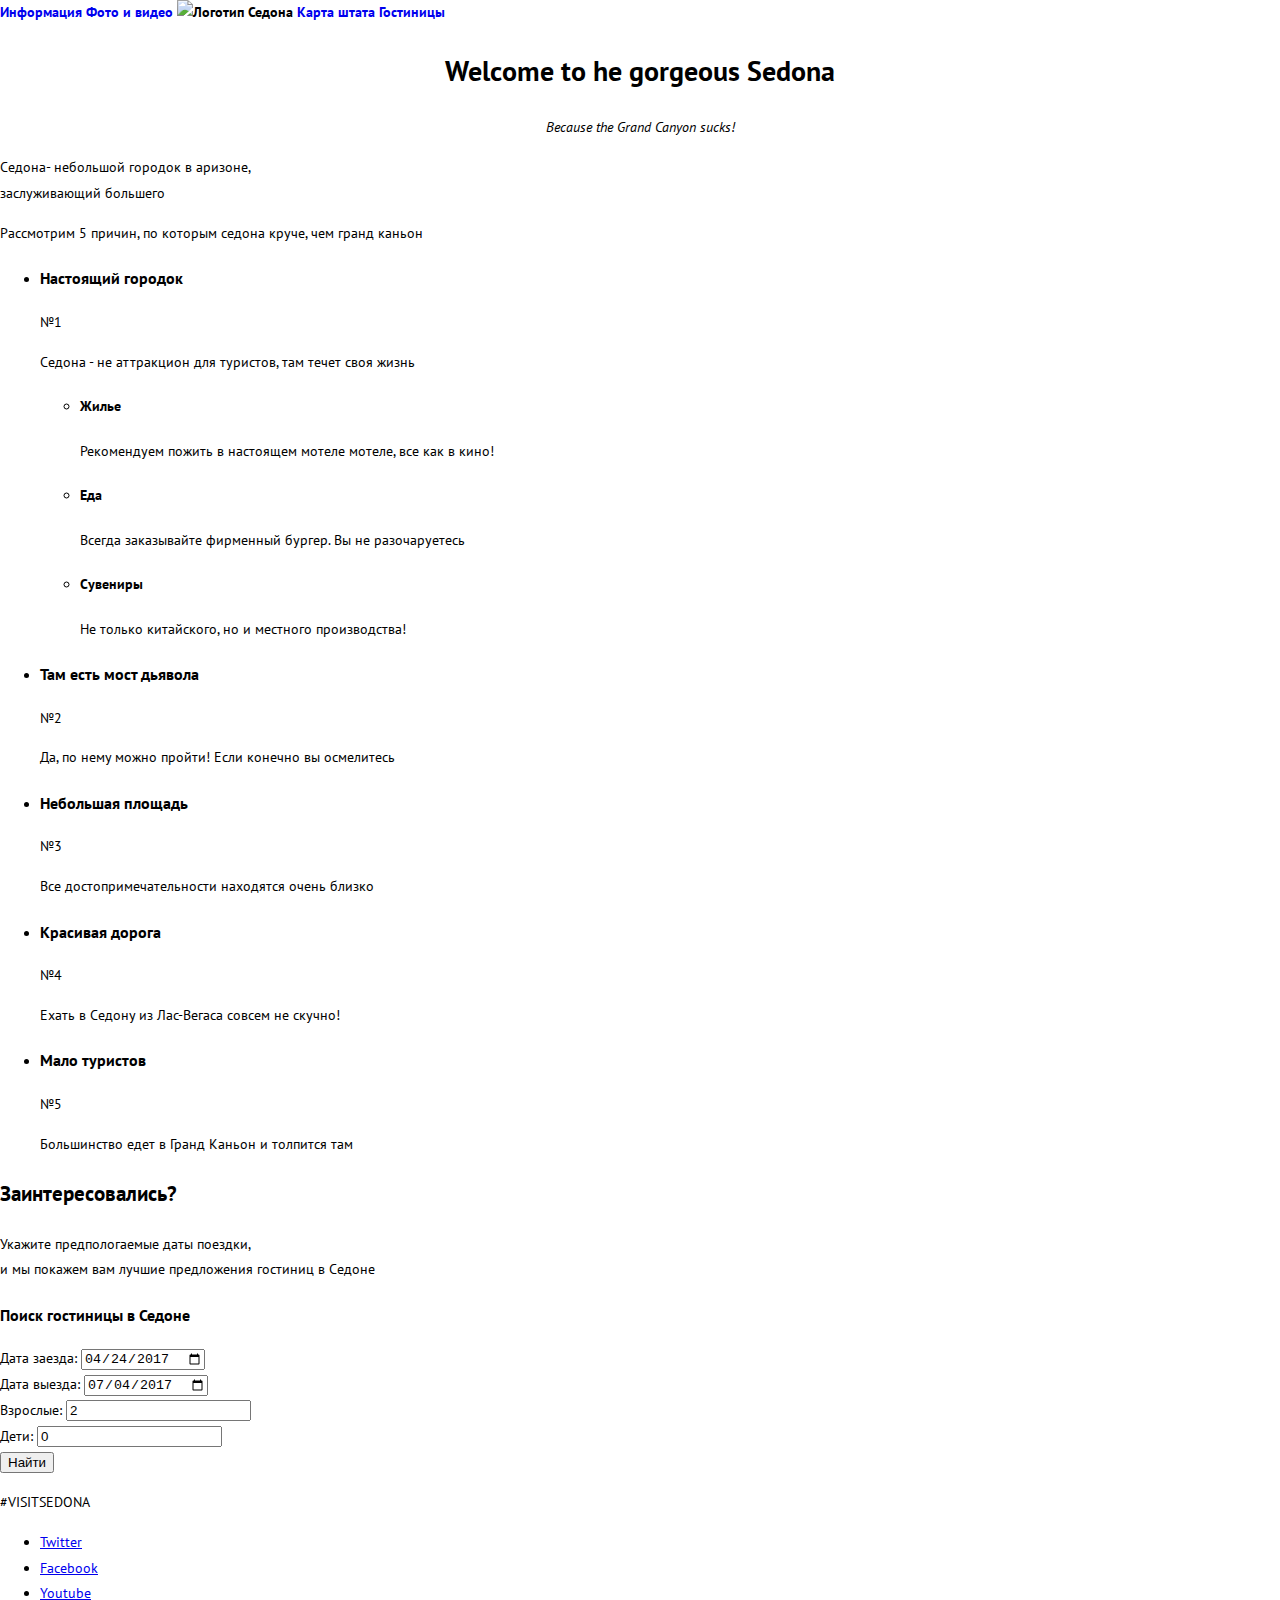
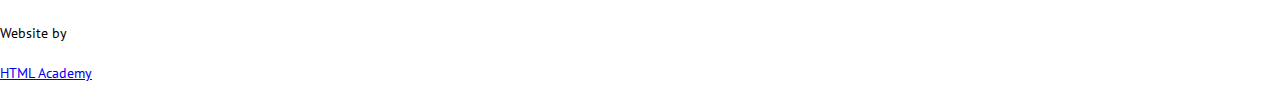
==== index.html @ f4f002ea "на второй комп" ====
<!DOCTYPE html>
    <html>
        <head>
            <meta charset="utf-8">
            <title>City of Sedona</title>
            <link rel="stylesheet" href="css/normalize.css">
            <link rel="stylesheet" href="css/outline.css">
            <link href="https://fonts.googleapis.com/css?family=PT+Sans:400,700&amp;subset=latin,cyrillic" rel="stylesheet">
            <link rel="stylesheet" href="index.css">
        </head>
        <body>
            <header class="header">
                <nav class="header-menu">
                    <a class="header-menu-link" href="#">Информация</a>
                    <a class="header-menu-link" href="#">Фото и видео</a>
                    <a class="header-logo">
                        <img src="Layer 8.jpg" width="67px" height="56px" alt="Логотип Седона">
                    </a>
                    <a class="header-menu-link" href="#">Карта штата</a>
                    <a class="header-menu-link" href="hotels.html">Гостиницы</a>
                </nav>
            </header>
            <main class="jumbotron">
                <h1 class="jumbotron-heading"><span>Welcome</span> <span>to he gorgeous</span> <span>Sedona</span></h1>
                <cite class="jumbotron-caption">Because the Grand Canyon sucks!</cite>
            </main>
                <section class="main-info">
                    <p class="main-info-heading">Седона- небольшой городок в аризоне,<br>заслуживающий большего</p>
                    <p class="main-info-caption">Рассмотрим 5 причин, по которым седона круче, чем гранд каньон</p>
                </section>
                <ul class="features">
                    <li class="features-item features-item-wide">
                        <div style="background-image: url('Layer 5.jpg')">
                        <div class="features-item-wide-content feature feature-dark">
                            <h3 class="feature-heading">Настоящий городок</h3>
                            <p class="feauture-number">№1</p>
                            <p class="feature-description">Седона - не аттракцион для туристов, там течет своя жизнь</p>
                        </div>
                        </div>

                        <ul class="more-pros">
                            <li class="feature feature-light feature-icon feature-icon-home">
                                <h4 class="feature-heading">Жилье</h4>
                                <p class="feature-description">Рекомендуем пожить в настоящем мотеле мотеле, все как в кино!</p>
                            </li>
                            <li class="feature feature-light feature-icon feature-icon-food">
                                <h4 class="feature-heading">Еда</h4>
                                <p class="feature-description"> Всегда заказывайте фирменный бургер. Вы не разочаруетесь</p>
                            </li>
                            <li class="feature feature-light feature-icon feature-icon-gifts">
                                <h4 class="feature-heading">Сувениры</h4>
                                <p class="feature-description">Не только китайского, но и местного производства!</p>
                        </ul>
                    </li>

                    <li class="features-item features-item-wide" style="background-image: url('Layer 5.jpg');">
                        <div class="features-item-wide-content features-item-wide-content-right feature feature-dark">
                            <h3 class="feature-heading">Там есть мост дьявола</h3>

                            <p class="feauture-number">№2</p>

                            <p class="feature-description">Да, по нему можно пройти! Если конечно вы осмелитесь</p>
                        </div>
                    </li>

                    <li class="features-item feature">
                        <h3 class="feature-heading">Небольшая площадь</h3>
                        <p class="feauture-number">№3</p>
                        <p class="feature feature-description">Все достопримечательности находятся очень близко</p>
                    </li>
                    <li class="features-item feature">
                        <h3 class="feature-heading">Красивая дорога</h3>
                        <p class="feauture-number">№4</p>
                        <p class=" feature feature-description">Ехать в Седону из Лас-Вегаса совсем не скучно!</p>
                    </li>
                    <li class="features-item feature">
                        <h3 class="feature-heading">Мало туристов</h3>
                        <p class="feauture-number">№5</p>
                        <p class=" feature feature-description">Большинство едет в Гранд Каньон и толпится там</p>
                    </li>
                </ul>
                <section class="section-booking">
                    <h2 class="section-booking-heading">Заинтересовались?</h2>
                    <p class="section-booking-description">Укажите предпологаемые даты поездки,<br> и мы покажем вам лучшие предложения гостиниц в Седоне</p>
                    <form action="" class="form section-booking-form">
                        <h3 class="form-heading">Поиск гостиницы в Седоне</h3>
                        <div class="form-content">
                            <div class="form-input-group">
                                <lable class="form-lable" for="booking-arrival-date">Дата заезда:</lable>
                                <input type="date" id="booking-arrival-date" class="form-input" value="2017-04-24">
                            </div>
                            <div class="form-input-group">
                                <lable class="form-lable" for="booking-departure-date">Дата выезда:</lable>
                                <input type="date" id="booking-departure-date" class="form-input" value="2017-07-04">
                            </div>
                            <div class="form-input-group-inline">
                                <lable class="form-lable" for="booking-adults">Взрослые:</lable>
                                <input type="number" class="form-input" id="booking-adults" value="2">
                            </div>
                            <div class="form-input-group-inline">
                                <lable class="form-lable" for="booking-children">Дети:</lable>
                                <input type="number" class="form-input" id="booking-children" value="0">
                            </div>

                            <button type="submit" class="form-submit section-booking-form-submit">Найти</button>
                        </div>
                    </form>
                </section>
            </main>
            <footer class="footer">
                <p class="footer-hashtag hashtag">#VISITSEDONA</p>
                <ul class="footer-socials">
                    <li><a class="button social social-tw" href="#">Twitter</a></li>
                    <li><a class="button social social-fb" href="#">Facebook</a></li>
                    <li><a class="button social social-ytb" href="#">Youtube</a></li>
                </ul>
                <div class="footer-credentials credentials">
                    <p class="credentials-caption">Website by</p>
                    <a class="credentials-link" href="https://htlmacadamy.ru">HTML Academy</a>
                </div>
            </footer>
        </body>
    </html>
---- index.css ----
body{
    margin: 0;
    padding: 0;

    font-family: "PT Sans" , Arial, sans-serif;
    font-size: 14px;
    line-height: 1.85;
    font-weight: normal;
    color: #000000;

    background-color: #ffffff;
}

header {
  margin-bottom: 50px;
  margin: 0;
  padding: 0;
}

.header-menu{
    margin: 0;
    padding: 0;
    list-style: none;
}

.header-menu a{
    text-decoration: none;
    font-weight: bold;
}

.header-logo{
    background-image: url("Vector Smart Object.jpg");
}

.jumbotron{
    background-image: url("backbround photo.jpg");
    text-align: center;


}

.jumbotron-heading>span:nth-child(1){


.jumbotron-heading>span:nth-child(2){
    margin-bottom: 60px;
}

.jumbotron-heading>span:nth-child(3){

}

.jumbotron-caption{

}

.main-info-heading{
    font-size: 21px;
    font-weight: 26px bold;
    text-transform: uppercase;
    color: #000000;

    text-align: center;
    margin-bottom: 40px;
}

.main-info-caption{
    font-size: 14px;
    font-weight: 26px;
    text-transform: uppercase;
    color: #333333;

    text-align: center;
    padding-bottom: 60px;
}

.features{
    list-style: none;
    margin: 0;
    padding: 0;
    display: flex;
    flex-wrap: wrap;
    justify-content: space-between;
}

.features-item {
    width: 33.3333%;
}

.features-item-wide {
    width: 100%;
}

.features-item-wide-content {
    width: 33.33%;
}

.features-item-wide-content-right {
    float: right;
}

.feature{
    text-align:center;
    background-color: #c8c6c3;
    min-height: 170px;
}

.feature-display{
    width: 100%;
}


.feature-heading{
    font-size: 21px;
    font-weight: 26px bold;

   
}

.feature-number{
    color: #333333;

    
}
   

.feature-description{

}

.more-pros{
    font-size: 14px;
    font-weight: 26px;
    text-transform: uppercase;
    color: #000000;
    margin: 0;
    padding: 0;
    
    display: flex;
    justify-content: space-between;
    list-style: none;
}


.feature-light{
    background-color: #ffffff;
    width: 400px;
    /*
    display: flex;
    justify-content: space-between;
    */


}

.feature-dark{
    font-size: 14px;
    font-weight: 26px;
    text-transform: uppercase;
    color: #ffffff;
    background-color: #81b3d2;
    
}   

.feature-icon{
    
}

.feature-icon-home{
    background-image: url("icon-1.jpg");
}

.feature-heading h4{
    font-size: 21px;
    font-weight: bold;
    color: #000000;

    padding-bottom: 30px;
}

.feature-description{
    color: #333333;

   
}

.feature-description{
 

.feature-icon-food{
    background-image: url("icon-2.jpg");
}

.feature-icon-gifts{
    background-image: url("icon-3.jpg");
}

.section-booking{
    text-align: center;
}



h2{
    font-size: 26px;
    color:#000000;
    font-weight: bold;
    text-transform: uppercase;
    

    
}

.section-booking-description{
    font-size: 14px;
    font-weight: 26px;
    text-transform: uppercase;
    

    

}

form{
    width: 570px;
    height: 480px;

    text-align: left;    
}

.form-heading{
    color:#ffffff;
    font-size: 21px;
    font-weight: 26px bold;
    background-color: #766357;
    text-transform: uppercase;
    text-align: center;

   
}

.form-content{
    color:#000000;
    font-size: 14px;
    font-weight: 26px bold;
    text-transform: uppercase; 
}

.form-input-group{
}

.form-lable{


}

.form-input{
    width: 350px;
    height: 40px;
    
}

.form-input-group-inline{

}



.footer{
    margin: 0;
    padding: 0;
    display: flex;
    justify-content: space-between;
    list-style: none;
}

.footer-hashtag{
    margin-left: 76px;
    margin-right: 90px;
    height: 120px;
    width: 240px;
}

.social{
    padding-left: 125px;
    height: 30px;
    list-style: none;
}

.social-tw,
.social-fb,
.social-ytb{
    list-style: none;
    height: 30px;
    
}

.footer-credentials{
    height: 100px;
}
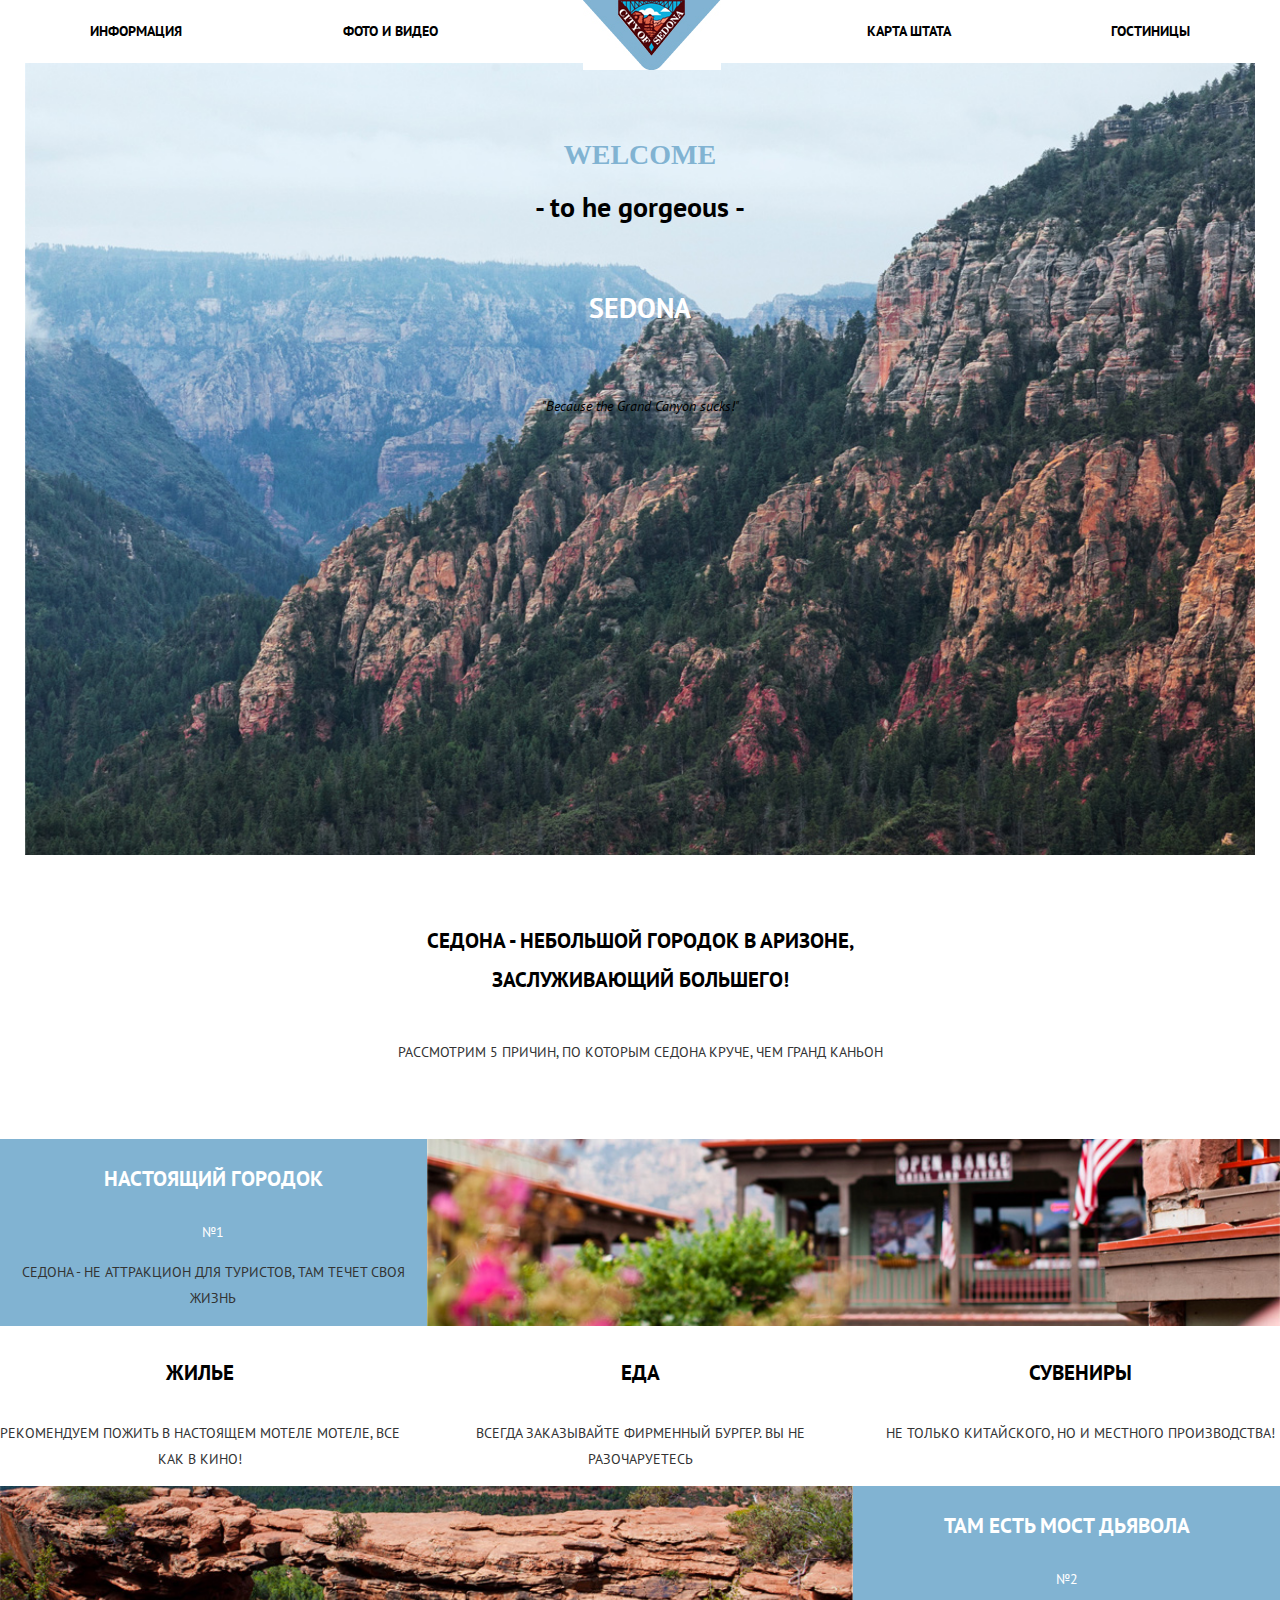
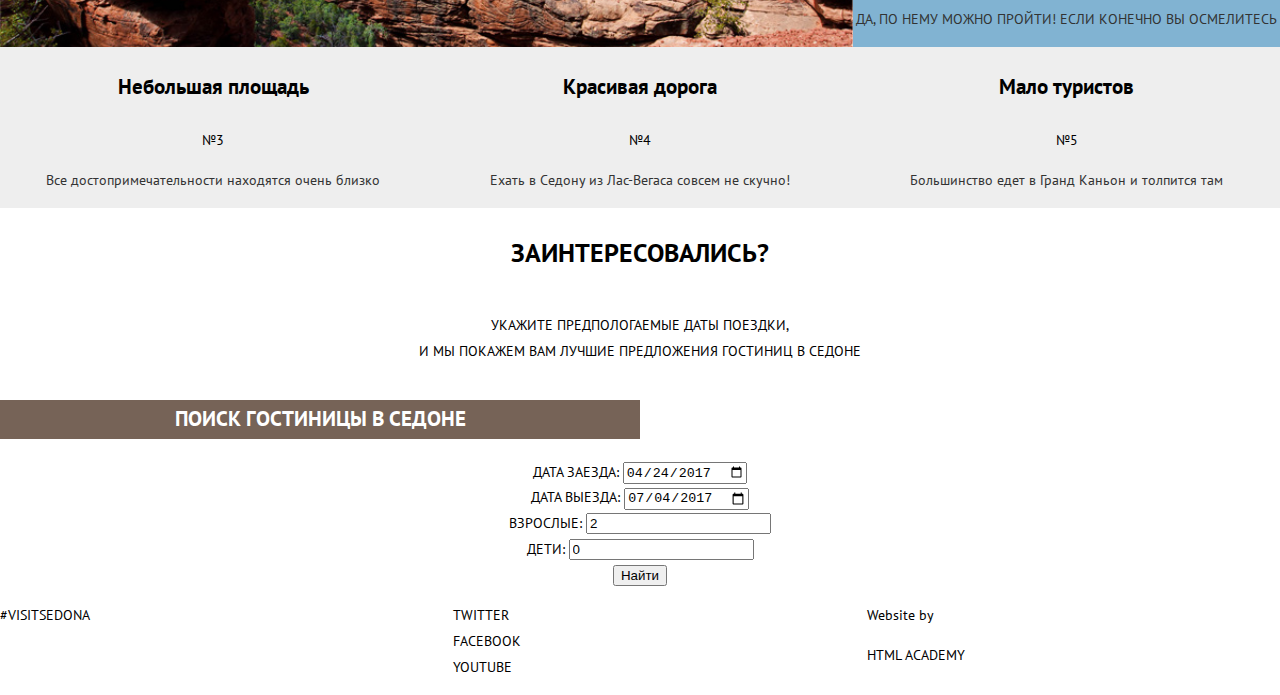
==== commit 07fcb73e: "на ноут" ====
--- a/index.html
+++ b/index.html
@@ -13,30 +13,30 @@
                 <nav class="header-menu">
                     <a class="header-menu-link" href="#">Информация</a>
                     <a class="header-menu-link" href="#">Фото и видео</a>
-                    <a class="header-logo">
-                        <img src="Layer 8.jpg" width="67px" height="56px" alt="Логотип Седона">
+                    <a class="header-logo" href="index.html">
+                        <img src="Логотип.jpg" width="138" height="70">
                     </a>
                     <a class="header-menu-link" href="#">Карта штата</a>
                     <a class="header-menu-link" href="hotels.html">Гостиницы</a>
                 </nav>
             </header>
-            <main class="jumbotron">
-                <h1 class="jumbotron-heading"><span>Welcome</span> <span>to he gorgeous</span> <span>Sedona</span></h1>
-                <cite class="jumbotron-caption">Because the Grand Canyon sucks!</cite>
-            </main>
+            <main>
+                <div class="jumbotron">
+                    <h1 class="jumbotron-heading"><span>Welcome</span> <span> - to he gorgeous - </span> <span>Sedona</span></h1>
+                    <cite class="jumbotron-caption">"Because the Grand Canyon sucks!"</cite>
+                </div>
                 <section class="main-info">
-                    <p class="main-info-heading">Седона- небольшой городок в аризоне,<br>заслуживающий большего</p>
+                    <p class="main-info-heading">Седона - небольшой городок в аризоне,<br>заслуживающий большего!</p>
                     <p class="main-info-caption">Рассмотрим 5 причин, по которым седона круче, чем гранд каньон</p>
                 </section>
                 <ul class="features">
                     <li class="features-item features-item-wide">
-                        <div style="background-image: url('Layer 5.jpg')">
                         <div class="features-item-wide-content feature feature-dark">
                             <h3 class="feature-heading">Настоящий городок</h3>
                             <p class="feauture-number">№1</p>
                             <p class="feature-description">Седона - не аттракцион для туристов, там течет своя жизнь</p>
                         </div>
-                        </div>
+                        <div class="features-logo" style="background-image: url('Layer 10.jpg')"></div>
 
                         <ul class="more-pros">
                             <li class="feature feature-light feature-icon feature-icon-home">
@@ -53,7 +53,8 @@
                         </ul>
                     </li>
 
-                    <li class="features-item features-item-wide" style="background-image: url('Layer 5.jpg');">
+                    <li class="features-item features-item-wide features-logo">
+                        <div class="features-logo" style="background-image:url('Layer 5.jpg');"></div>
                         <div class="features-item-wide-content features-item-wide-content-right feature feature-dark">
                             <h3 class="feature-heading">Там есть мост дьявола</h3>
 
--- a/index.css
+++ b/index.css
@@ -11,52 +11,126 @@
     background-color: #ffffff;
 }
 
-header {
-  margin-bottom: 50px;
-  margin: 0;
-  padding: 0;
-}
-
+a{
+    text-decoration: none;
+    color: #000;
+    text-transform: uppercase;
+}
+
+img{
+    max-width: 100%;
+    height: auto;
+    background-repeat: no-repeat;
+}
+
+.header {
+   
+
+    
+  }
+  
 .header-menu{
     margin: 0;
     padding: 0;
     list-style: none;
-}
-
-.header-menu a{
+      
+    display: flex;
+    flex-wrap: wrap;
+    justify-content: space-between;
+    align-items: center;
+    margin:0 75px 0 75px;
+  }
+  
+.header-menu-link{
+
+    display: block;
+    padding: 15px 15px;
+
+
     text-decoration: none;
     font-weight: bold;
 }
-
+  
 .header-logo{
-    background-image: url("Vector Smart Object.jpg");
-}
+    position: relative;
+    padding: 0;
+
+    margin-bottom: -16px;
+    
+    
+
+ 
+    
+}
+
+
+
 
 .jumbotron{
-    background-image: url("backbround photo.jpg");
+    margin-top: 0px;
+    margin-bottom: 0px;
+    
+
+    
+
+    background-image: url("background photo.jpg");
+    background-size: 100%;
+    height: 773px;
+    background-repeat: no-repeat;
+    margin: 0 25px 0 25px;
+    padding-top: 65px;
+
     text-align: center;
-
+    
+    
+    
+}
+
+h1{
+    margin-top: 0px;
+    margin-bottom: 0px;
 
 }
 
 .jumbotron-heading>span:nth-child(1){
+    width: 100%;
+
+    display: inline-block;
+
+    font-family: "Myriad Pro Regular" ;
+    text-transform: uppercase;
+    color: #81b3d2;
+    
+    
+
+}
 
 
 .jumbotron-heading>span:nth-child(2){
-    margin-bottom: 60px;
+    width: 100%;
+    display: inline-block;
+    
 }
 
 .jumbotron-heading>span:nth-child(3){
+    width: 100%;
+    display: inline-block;
+    color: #ffffff;
+    text-transform: uppercase;
+    font-weight: bold;
+    padding-top: 50px;
 
 }
 
 .jumbotron-caption{
+    display: inline-block;
+    padding-top: 60px;
 
 }
 
 .main-info-heading{
     font-size: 21px;
-    font-weight: 26px bold;
+    font-weight: bold;
     text-transform: uppercase;
     color: #000000;
 
@@ -83,11 +157,22 @@
     justify-content: space-between;
 }
 
+.features-logo{
+    flex-grow: 1;
+    background-repeat: no-repeat;
+    background-size: cover;
+    background-position: center;
+   
+}
+
 .features-item {
     width: 33.3333%;
 }
 
 .features-item-wide {
+    display: flex;
+    flex-wrap: wrap;
+
     width: 100%;
 }
 
@@ -96,13 +181,13 @@
 }
 
 .features-item-wide-content-right {
-    float: right;
+
 }
 
 .feature{
     text-align:center;
-    background-color: #c8c6c3;
-    min-height: 170px;
+    background-color: #eeeeee;
+    
 }
 
 .feature-display{
@@ -135,6 +220,7 @@
     color: #000000;
     margin: 0;
     padding: 0;
+    width: 100%;
     
     display: flex;
     justify-content: space-between;
@@ -145,10 +231,9 @@
 .feature-light{
     background-color: #ffffff;
     width: 400px;
-    /*
-    display: flex;
-    justify-content: space-between;
-    */
+    
+    
+    
 
 
 }
@@ -163,6 +248,7 @@
 }   
 
 .feature-icon{
+    padding-top: ;
     
 }
 
@@ -184,7 +270,7 @@
    
 }
 
-.feature-description{
+.feature-description{}
  
 
 .feature-icon-food{
@@ -197,6 +283,11 @@
 
 .section-booking{
     text-align: center;
+    width: 100%;
+
+    display: flex;
+    justify-content: center;
+    flex-flow: column nowrap;
 }
 
 
@@ -222,20 +313,19 @@
 }
 
 form{
-    width: 570px;
-    height: 480px;
-
-    text-align: left;    
+    width: 100%;
+
+     
 }
 
 .form-heading{
     color:#ffffff;
     font-size: 21px;
-    font-weight: 26px bold;
     background-color: #766357;
     text-transform: uppercase;
-    text-align: center;
-
+    width: 50%;
+    justify-content: center;
+    
    
 }
 
@@ -255,46 +345,55 @@
 }
 
 .form-input{
-    width: 350px;
-    height: 40px;
+    
     
 }
 
 .form-input-group-inline{
-
+ 
 }
 
 
 
 .footer{
-    margin: 0;
-    padding: 0;
-    display: flex;
-    justify-content: space-between;
+    display: flex;
+    justify-content: space-around;
+    align-content: center;
+
+    
+
+
+}
+
+.footer-hashtag{
+    width: 33%;
+
+}
+
+.footer-socials{
     list-style: none;
-}
-
-.footer-hashtag{
-    margin-left: 76px;
-    margin-right: 90px;
-    height: 120px;
-    width: 240px;
+    width: 33%;
+
 }
 
 .social{
-    padding-left: 125px;
-    height: 30px;
-    list-style: none;
+    width: 33%;
+
+    /*
+    display: flex;
+    justify-content: center;
+    */
+
 }
 
 .social-tw,
 .social-fb,
 .social-ytb{
-    list-style: none;
-    height: 30px;
-    
+    
+   
 }
 
 .footer-credentials{
-    height: 100px;
+    width: 33%;
+    
 }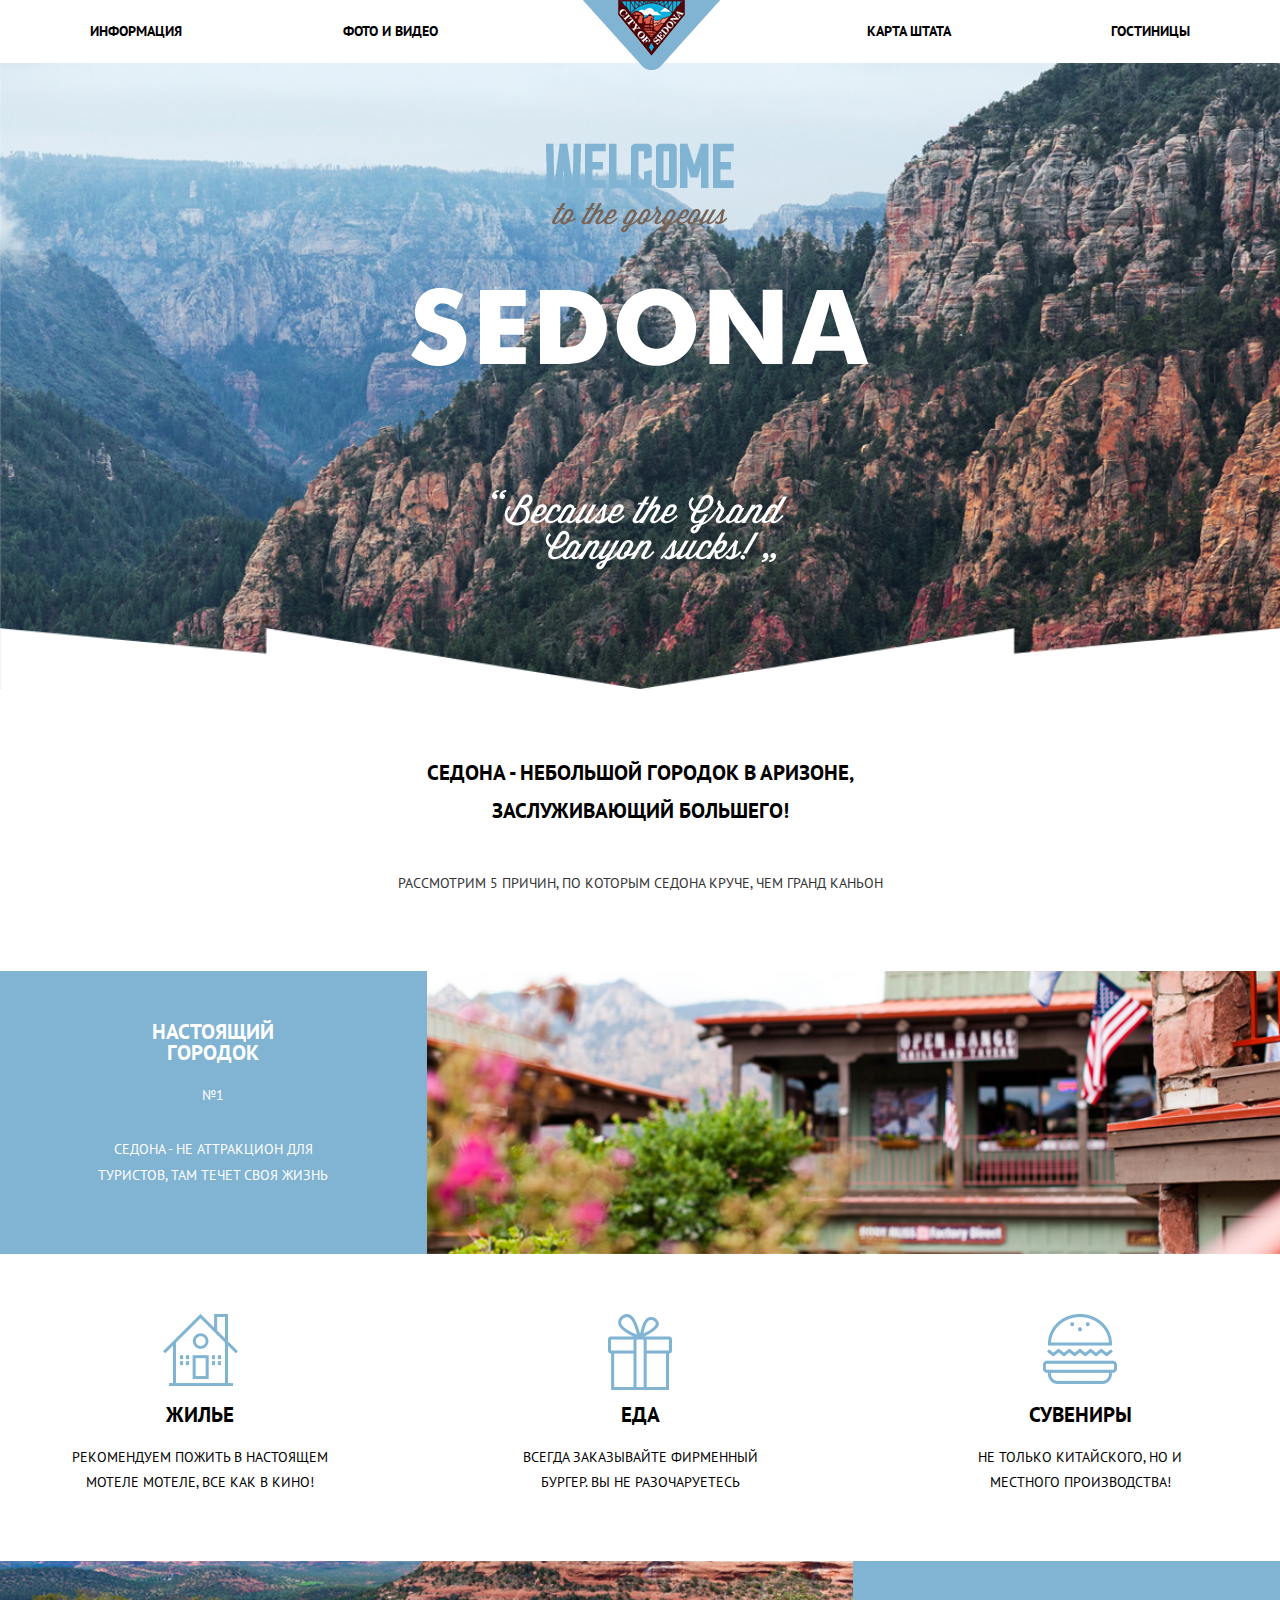
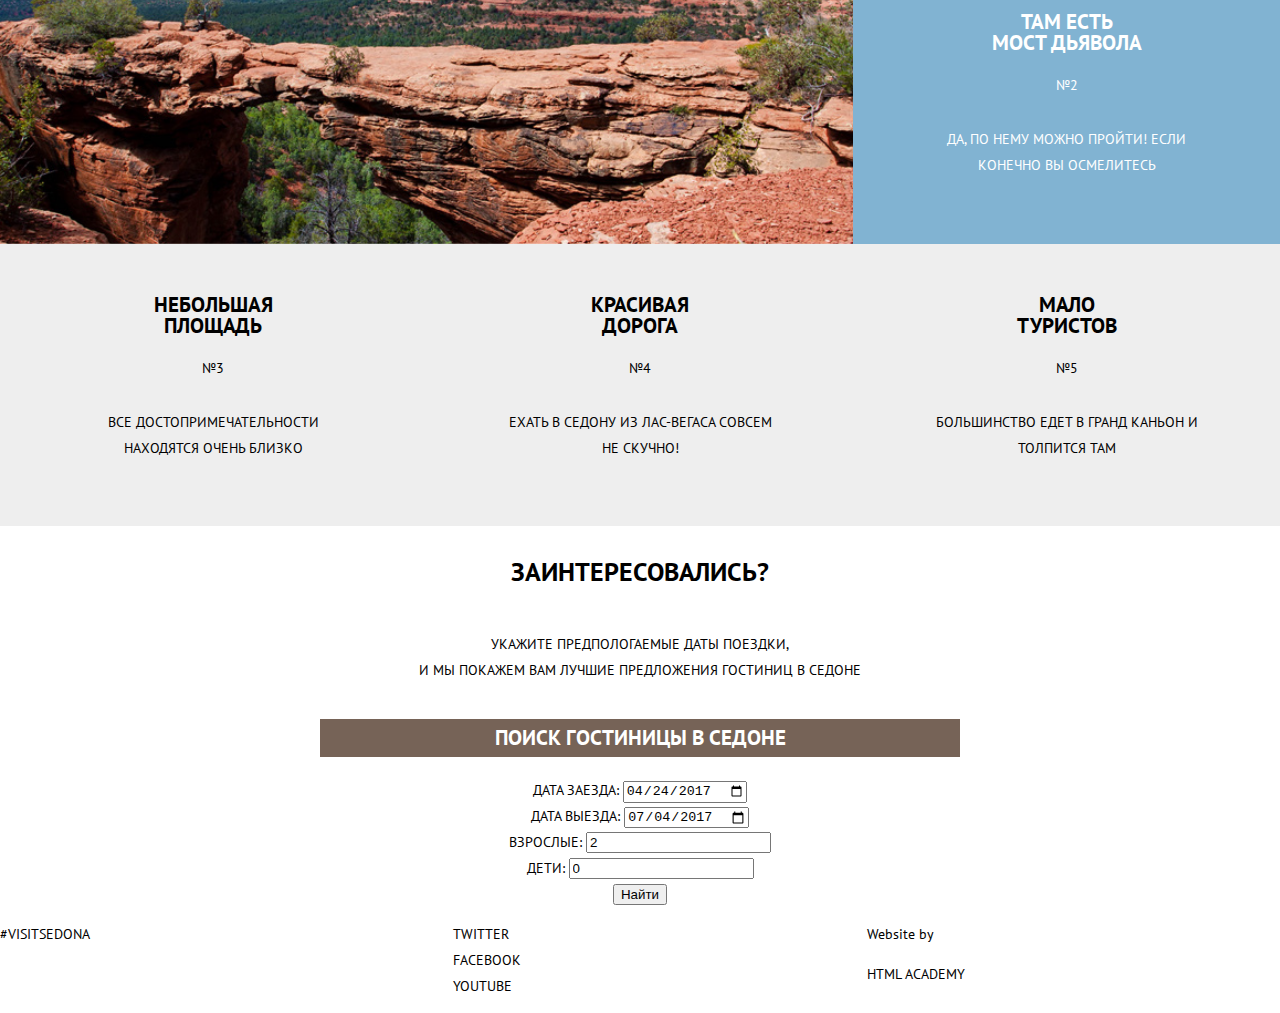
==== commit 067b4a40: "на проверочку хедер, жимбо и мейн" ====
--- a/index.html
+++ b/index.html
@@ -13,8 +13,8 @@
                 <nav class="header-menu">
                     <a class="header-menu-link" href="#">Информация</a>
                     <a class="header-menu-link" href="#">Фото и видео</a>
-                    <a class="header-logo" href="index.html">
-                        <img src="Логотип.jpg" width="138" height="70">
+                    <a class="header-image" href="index.html">
+                        <img src="logo.png" width="138" height="70">
                     </a>
                     <a class="header-menu-link" href="#">Карта штата</a>
                     <a class="header-menu-link" href="hotels.html">Гостиницы</a>
@@ -36,7 +36,7 @@
                             <p class="feauture-number">№1</p>
                             <p class="feature-description">Седона - не аттракцион для туристов, там течет своя жизнь</p>
                         </div>
-                        <div class="features-logo" style="background-image: url('Layer 10.jpg')"></div>
+                        <div class="features-image" style="background-image: url('Layer 10.jpg')"></div>
 
                         <ul class="more-pros">
                             <li class="feature feature-light feature-icon feature-icon-home">
@@ -53,10 +53,10 @@
                         </ul>
                     </li>
 
-                    <li class="features-item features-item-wide features-logo">
-                        <div class="features-logo" style="background-image:url('Layer 5.jpg');"></div>
+                    <li class="features-item features-item-wide features-image">
+                        <div class="features-image" style="background-image:url('Layer 5.jpg');"></div>
                         <div class="features-item-wide-content features-item-wide-content-right feature feature-dark">
-                            <h3 class="feature-heading">Там есть мост дьявола</h3>
+                            <h3 class="feature-heading">Там есть <br>мост дьявола</h3>
 
                             <p class="feauture-number">№2</p>
 
@@ -70,12 +70,12 @@
                         <p class="feature feature-description">Все достопримечательности находятся очень близко</p>
                     </li>
                     <li class="features-item feature">
-                        <h3 class="feature-heading">Красивая дорога</h3>
+                        <h3 class="feature-heading">Красивая<br></brt> дорога</h3>
                         <p class="feauture-number">№4</p>
                         <p class=" feature feature-description">Ехать в Седону из Лас-Вегаса совсем не скучно!</p>
                     </li>
                     <li class="features-item feature">
-                        <h3 class="feature-heading">Мало туристов</h3>
+                        <h3 class="feature-heading">Мало<br> туристов</h3>
                         <p class="feauture-number">№5</p>
                         <p class=" feature feature-description">Большинство едет в Гранд Каньон и толпится там</p>
                     </li>
--- a/index.css
+++ b/index.css
@@ -24,9 +24,7 @@
 }
 
 .header {
-   
-
-    
+ 
   }
   
 .header-menu{
@@ -51,80 +49,109 @@
     font-weight: bold;
 }
   
-.header-logo{
+.header-image{
     position: relative;
     padding: 0;
 
-    margin-bottom: -16px;
-    
-    
-
- 
-    
+    margin-bottom: -16px;   
 }
 
 
 
 
 .jumbotron{
-    margin-top: 0px;
-    margin-bottom: 0px;
-    
-
-    
-
-    background-image: url("background photo.jpg");
-    background-size: 100%;
-    height: 773px;
-    background-repeat: no-repeat;
-    margin: 0 25px 0 25px;
-    padding-top: 65px;
+    margin: 0;
+    padding: 0;
+    background-image:url("jimbo bottom.png"), url("background.jpg");
+    background-size: 100% ;
+    flex-grow: 1;
+    background-repeat: no-repeat;
+    background-position:bottom, center;
+    
+    background-repeat: no-repeat;
 
     text-align: center;
-    
-    
-    
 }
 
 h1{
-    margin-top: 0px;
-    margin-bottom: 0px;
-
+    padding-top: 80px;
+    margin-top: 0;
+
+
+    display: flex;
+    flex-direction:column;
+    align-items: center;
 }
 
 .jumbotron-heading>span:nth-child(1){
-    width: 100%;
-
+    text-indent: 100%;
+    white-space: nowrap;
+    overflow: hidden;
+
+    display:inline-block;
+
+    margin-bottom: 15px;
+
+
+    background-image: url(Welcome.png);
+    background-repeat: no-repeat;
+    background-position: center;
+    
+    height: 45px;
+    width: 188px;
+}
+
+
+.jumbotron-heading>span:nth-child(2){
+    text-indent: 100%;
+    white-space: nowrap;
+    overflow: hidden;
+
+    width: 176px;
+    height: 30px;
+    display:inline-block;
+
+    margin-bottom: 55px;
+
+    background-image: url(to\ the\ gorgeous.png);
+    background-repeat: no-repeat;
+    background-position: center;   
+}
+
+.jumbotron-heading>span:nth-child(3){
+    text-indent: 100%;
+    white-space: nowrap;
+    overflow: hidden;
+
+    height: 78px;
+    min-width:458px;
     display: inline-block;
 
-    font-family: "Myriad Pro Regular" ;
-    text-transform: uppercase;
-    color: #81b3d2;
-    
-    
-
-}
-
-
-.jumbotron-heading>span:nth-child(2){
-    width: 100%;
-    display: inline-block;
-    
-}
-
-.jumbotron-heading>span:nth-child(3){
-    width: 100%;
-    display: inline-block;
-    color: #ffffff;
-    text-transform: uppercase;
-    font-weight: bold;
-    padding-top: 50px;
+    margin-bottom: 75px;
+
+    background-image: url(Sedona.png);
+    background-repeat: no-repeat;
+    background-position: center;
 
 }
 
 .jumbotron-caption{
+    text-indent: 100%;
+    white-space: nowrap;
+    overflow: hidden;
+
     display: inline-block;
     padding-top: 60px;
+    margin-bottom: 80px;
+
+    width: 296px;
+    height: 80px;
+
+    background-image: url(Because\ the\ Grand\ \ Canyon\ sucks_.png);
+    background-repeat: no-repeat;
+    background-position: center;
+
+    text-align: center;
 
 }
 
@@ -135,6 +162,9 @@
     color: #000000;
 
     text-align: center;
+
+    padding-top: 65px;
+    margin-top: 0;
     margin-bottom: 40px;
 }
 
@@ -157,7 +187,7 @@
     justify-content: space-between;
 }
 
-.features-logo{
+.features-image{
     flex-grow: 1;
     background-repeat: no-repeat;
     background-size: cover;
@@ -197,19 +227,39 @@
 
 .feature-heading{
     font-size: 21px;
-    font-weight: 26px bold;
-
-   
+    line-height: 1;
+    text-transform: uppercase;
+
+    margin-top: 50px;
+    margin-bottom: 0;
+
+    display: inline-block;
+    width: 160px;
+}
+
+h4.feature-heading{
+    margin-top: 90px;
+
+
 }
 
 .feature-number{
     color: #333333;
 
+    margin: 0 30px 0 15px;
+
     
 }
    
 
 .feature-description{
+    margin-bottom: 65px;
+    
+
+    display: inline-block;
+    width: 270px;
+    text-transform: uppercase;
+    
 
 }
 
@@ -221,6 +271,7 @@
     margin: 0;
     padding: 0;
     width: 100%;
+    margin-top: 60px;
     
     display: flex;
     justify-content: space-between;
@@ -231,16 +282,11 @@
 .feature-light{
     background-color: #ffffff;
     width: 400px;
-    
-    
-    
-
 
 }
 
 .feature-dark{
-    font-size: 14px;
-    font-weight: 26px;
+    
     text-transform: uppercase;
     color: #ffffff;
     background-color: #81b3d2;
@@ -248,37 +294,28 @@
 }   
 
 .feature-icon{
-    padding-top: ;
+    background-position-x: center;
     
 }
 
 .feature-icon-home{
-    background-image: url("icon-1.jpg");
-}
-
-.feature-heading h4{
-    font-size: 21px;
-    font-weight: bold;
-    color: #000000;
-
-    padding-bottom: 30px;
-}
-
-.feature-description{
-    color: #333333;
-
-   
-}
-
-.feature-description{}
- 
+    background-image: url("icon-1.png");
+    background-repeat: no-repeat;
+    
+}
+
+
 
 .feature-icon-food{
-    background-image: url("icon-2.jpg");
+    background-image: url("icon-2.png");
+    background-repeat: no-repeat;
+    
 }
 
 .feature-icon-gifts{
-    background-image: url("icon-3.jpg");
+    background-image: url("icon-3.png");
+    background-repeat: no-repeat;
+  
 }
 
 .section-booking{
@@ -306,9 +343,6 @@
     font-size: 14px;
     font-weight: 26px;
     text-transform: uppercase;
-    
-
-    
 
 }
 
@@ -324,7 +358,8 @@
     background-color: #766357;
     text-transform: uppercase;
     width: 50%;
-    justify-content: center;
+    
+    display: inline-block;
     
    
 }
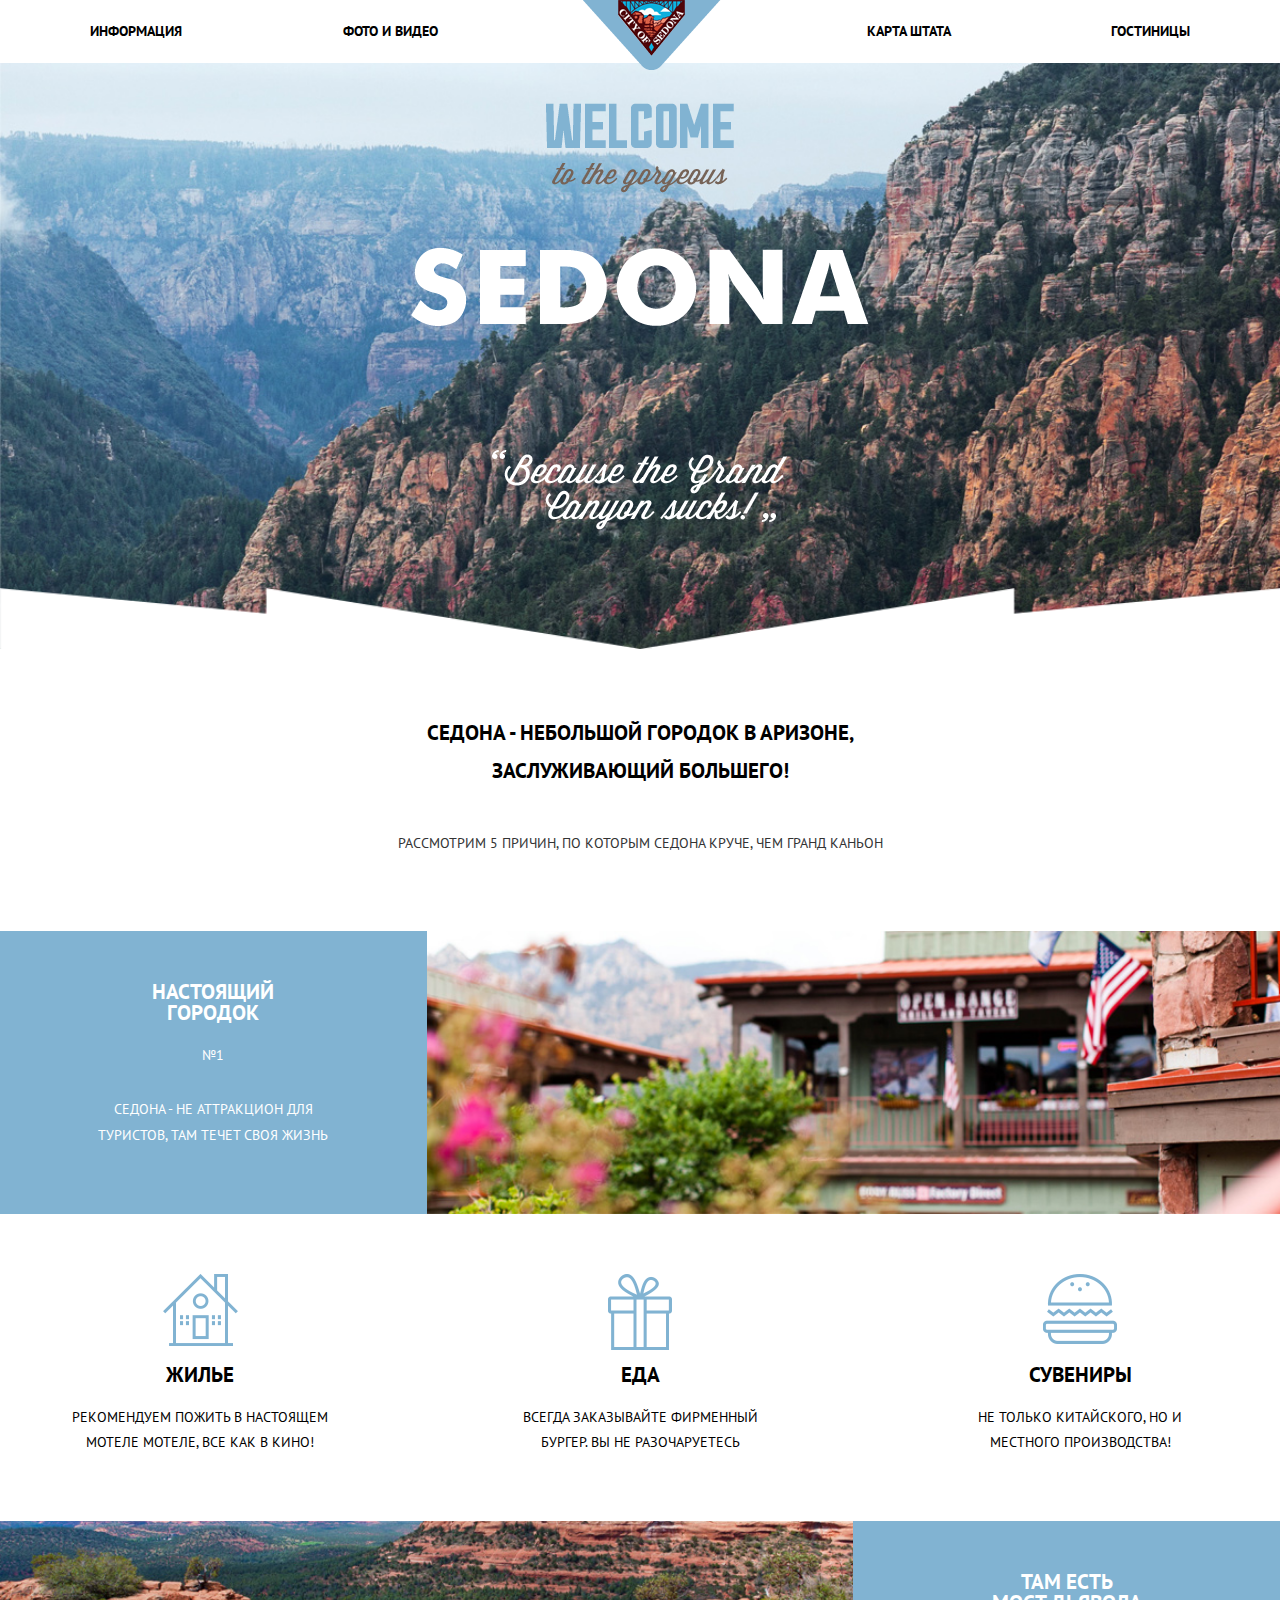
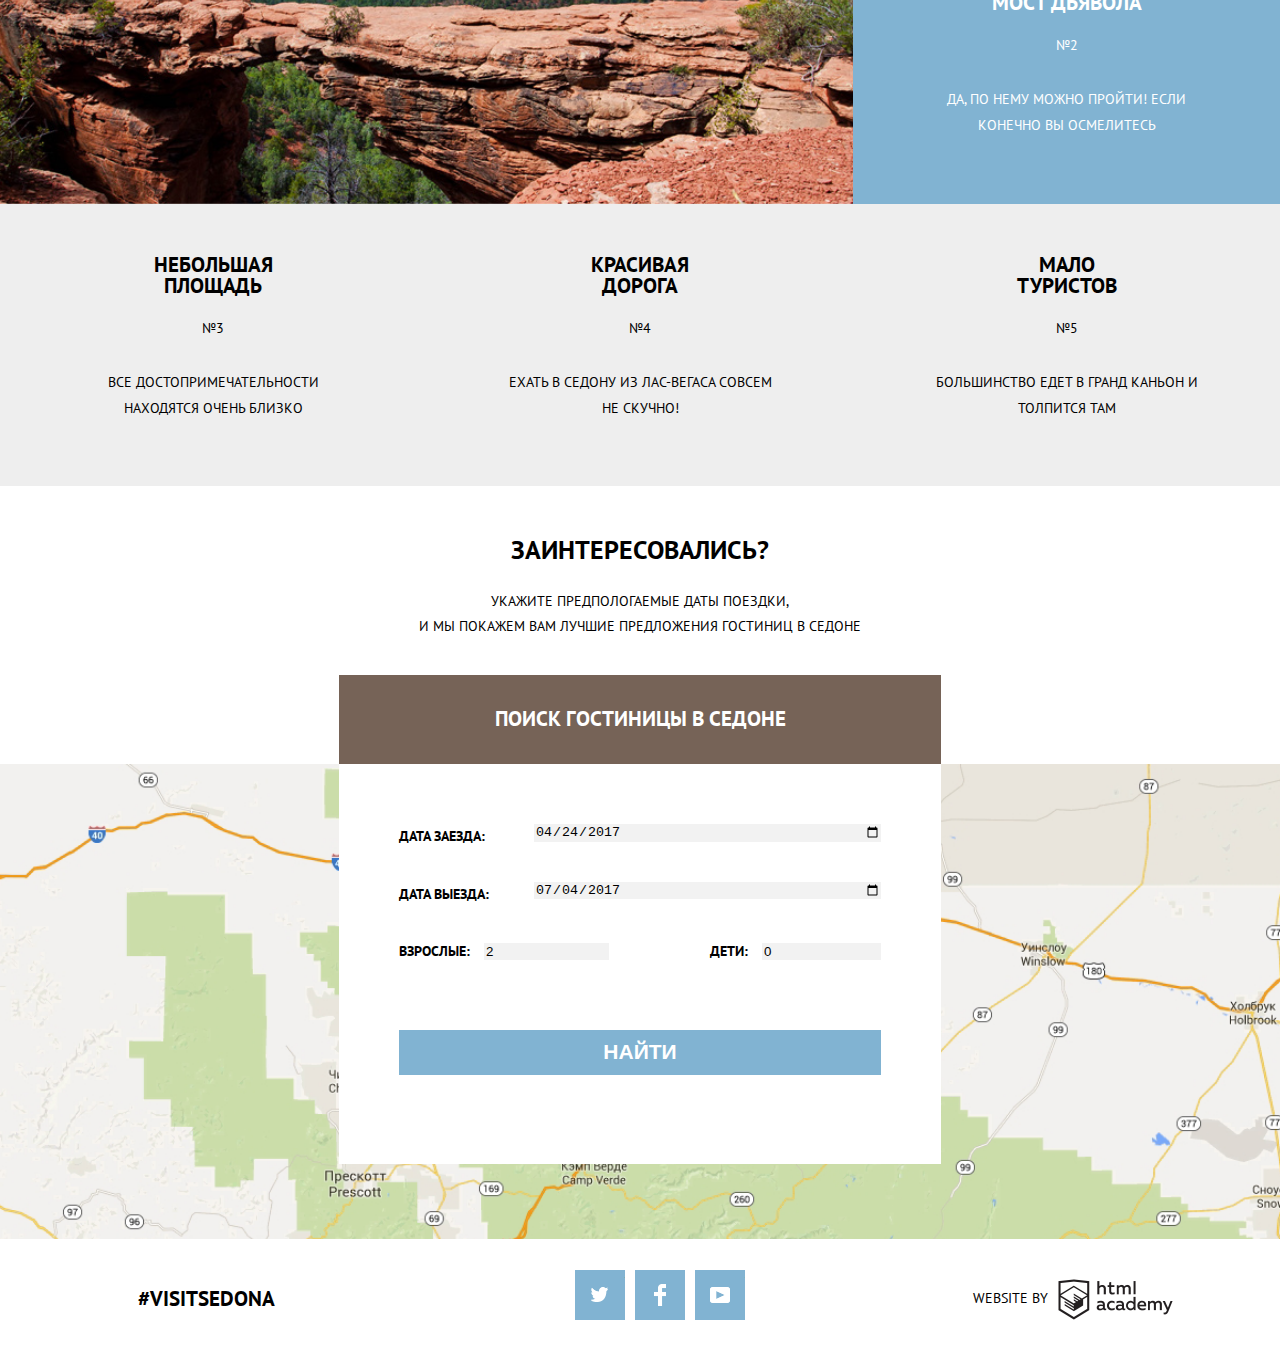
==== commit 27a2dfc8: "Добавил js(ниче не понимаю)" ====
--- a/index.html
+++ b/index.html
@@ -1,5 +1,5 @@
 <!DOCTYPE html>
-    <html>
+    <html lang="ru">
         <head>
             <meta charset="utf-8">
             <title>City of Sedona</title>
@@ -14,7 +14,7 @@
                     <a class="header-menu-link" href="#">Информация</a>
                     <a class="header-menu-link" href="#">Фото и видео</a>
                     <a class="header-image" href="index.html">
-                        <img src="logo.png" width="138" height="70">
+                        <img src="photo/logo.png" width="138" height="70">
                     </a>
                     <a class="header-menu-link" href="#">Карта штата</a>
                     <a class="header-menu-link" href="hotels.html">Гостиницы</a>
@@ -36,7 +36,7 @@
                             <p class="feauture-number">№1</p>
                             <p class="feature-description">Седона - не аттракцион для туристов, там течет своя жизнь</p>
                         </div>
-                        <div class="features-image" style="background-image: url('Layer 10.jpg')"></div>
+                        <div class="features-image" style="background-image: url('photo/Layer 10.jpg')"></div>
 
                         <ul class="more-pros">
                             <li class="feature feature-light feature-icon feature-icon-home">
@@ -54,7 +54,7 @@
                     </li>
 
                     <li class="features-item features-item-wide features-image">
-                        <div class="features-image" style="background-image:url('Layer 5.jpg');"></div>
+                        <div class="features-image" style="background-image:url('photo/Layer 5.jpg');"></div>
                         <div class="features-item-wide-content features-item-wide-content-right feature feature-dark">
                             <h3 class="feature-heading">Там есть <br>мост дьявола</h3>
 
@@ -95,14 +95,15 @@
                                 <input type="date" id="booking-departure-date" class="form-input" value="2017-07-04">
                             </div>
                             <div class="form-input-group-inline">
-                                <lable class="form-lable" for="booking-adults">Взрослые:</lable>
-                                <input type="number" class="form-input" id="booking-adults" value="2">
+                                <div class="form-input-group-both">
+                                    <lable class="form-lable form-lable-adults" for="booking-adults">Взрослые:</lable>
+                                    <input type="number" class="form-input form-input-adults" id="booking-adults" value="2">
+                                </div>
+                                <div class="form-input-group-both">
+                                    <lable class="form-lable form-lable-children" for="booking-children">Дети:</lable>
+                                    <input type="number" class="form-input form-input-children" id="booking-children" value="0">
+                                </div>
                             </div>
-                            <div class="form-input-group-inline">
-                                <lable class="form-lable" for="booking-children">Дети:</lable>
-                                <input type="number" class="form-input" id="booking-children" value="0">
-                            </div>
-
                             <button type="submit" class="form-submit section-booking-form-submit">Найти</button>
                         </div>
                     </form>
@@ -120,5 +121,44 @@
                     <a class="credentials-link" href="https://htlmacadamy.ru">HTML Academy</a>
                 </div>
             </footer>
+
+            <script>
+                var link = document.querySelector(".form");
+
+                var form = document.querySelector(".section-booking-form");
+                var arrive = document.querySelector(".booking-arrival-date");
+                var departure = document.querySelector(".booking-departure-date");
+                var adults = document.querySelector(".form-lable-adults");
+                var children = document.querySelector(".form-lable-children");
+
+                var isStorageSupport = true;
+                var storage ="";
+
+                try{
+                    storage = localStorage.getItem("date-arrive", arrive.value); 
+                    localStorage.getItem("date-departure", departure.value);
+                    localStorage.getItem("adults", adults.value);
+                    localStorage.getItem("children", children.value);
+                } catch (err) {
+                    isStorageSupport = folse;
+                }
+
+                form.addEventListener("submit", function (evt){
+                    if(!arrive.value || !departure.value || !adults.value || !children.value){
+                    evt.preventDefault();
+                    console.log("Необходимо ввести дату поезки и колличество людей");
+                    } 
+                    else {
+                        if (isStorageSupport) {
+                    localStorage.setItem("date-arrive", arrive.value); 
+                    localStorage.setItem("date-departure", departure.value);
+                    localStorage.setItem("adults", adults.value);
+                    localStorage.setItem("children", children.value);
+                        }
+                    }
+                });
+
+            </script>
+
         </body>
     </html>--- a/index.css
+++ b/index.css
@@ -23,10 +23,6 @@
     background-repeat: no-repeat;
 }
 
-.header {
- 
-  }
-  
 .header-menu{
     margin: 0;
     padding: 0;
@@ -62,19 +58,17 @@
 .jumbotron{
     margin: 0;
     padding: 0;
-    background-image:url("jimbo bottom.png"), url("background.jpg");
+    background-image:url(photo/jimbo\ bottom.png), url(photo/background.jpg);
     background-size: 100% ;
     flex-grow: 1;
     background-repeat: no-repeat;
     background-position:bottom, center;
-    
-    background-repeat: no-repeat;
 
     text-align: center;
 }
 
 h1{
-    padding-top: 80px;
+    padding-top: 40px;
     margin-top: 0;
 
 
@@ -93,7 +87,7 @@
     margin-bottom: 15px;
 
 
-    background-image: url(Welcome.png);
+    background-image: url(photo/Welcome.png);
     background-repeat: no-repeat;
     background-position: center;
     
@@ -113,7 +107,7 @@
 
     margin-bottom: 55px;
 
-    background-image: url(to\ the\ gorgeous.png);
+    background-image: url(photo/to\ the\ gorgeous.png);
     background-repeat: no-repeat;
     background-position: center;   
 }
@@ -129,7 +123,7 @@
 
     margin-bottom: 75px;
 
-    background-image: url(Sedona.png);
+    background-image: url(photo/Sedona.png);
     background-repeat: no-repeat;
     background-position: center;
 
@@ -147,7 +141,7 @@
     width: 296px;
     height: 80px;
 
-    background-image: url(Because\ the\ Grand\ \ Canyon\ sucks_.png);
+    background-image: url(photo/Because\ the\ Grand\ \ Canyon\ sucks_.png);
     background-repeat: no-repeat;
     background-position: center;
 
@@ -210,9 +204,6 @@
     width: 33.33%;
 }
 
-.features-item-wide-content-right {
-
-}
 
 .feature{
     text-align:center;
@@ -299,7 +290,7 @@
 }
 
 .feature-icon-home{
-    background-image: url("icon-1.png");
+    background-image: url("photo/icon-1.png");
     background-repeat: no-repeat;
     
 }
@@ -307,15 +298,14 @@
 
 
 .feature-icon-food{
-    background-image: url("icon-2.png");
+    background-image: url("photo/icon-2.png");
     background-repeat: no-repeat;
     
 }
 
 .feature-icon-gifts{
-    background-image: url("icon-3.png");
-    background-repeat: no-repeat;
-  
+    background-image: url("photo/icon-3.png");
+    background-repeat: no-repeat;
 }
 
 .section-booking{
@@ -334,6 +324,9 @@
     color:#000000;
     font-weight: bold;
     text-transform: uppercase;
+
+    margin: 0;
+    padding-top: 40px;
     
 
     
@@ -341,15 +334,20 @@
 
 .section-booking-description{
     font-size: 14px;
-    font-weight: 26px;
-    text-transform: uppercase;
-
+    text-transform: uppercase;
 }
 
 form{
     width: 100%;
 
-     
+    background-image: url(photo/map.png);
+    background-repeat: no-repeat;
+    background-position: 0 110px;
+    background-size: 100%;
+
+    padding: 0 calc(50vw - 301px) 75px; 
+    box-sizing: border-box;
+    
 }
 
 .form-heading{
@@ -357,35 +355,95 @@
     font-size: 21px;
     background-color: #766357;
     text-transform: uppercase;
-    width: 50%;
-    
-    display: inline-block;
-    
-   
+    
+
+    padding-top: 25px;
+    padding-bottom: 25px;
+    margin-bottom: 0px;
+
 }
 
 .form-content{
     color:#000000;
     font-size: 14px;
-    font-weight: 26px bold;
+    font-weight:bold;
     text-transform: uppercase; 
+
+    height: 400px;
+    
+    display: flex;
+    flex-flow: column nowrap;
+
+    background-color: #ffffff;
+
+    margin: 0 auto;
+    padding: 60px;
+
+    box-sizing: border-box;
+    
 }
 
 .form-input-group{
+    margin-bottom: 15px;
+
+    display: flex;
 }
 
 .form-lable{
-
-
+    padding-right: 10px;
+    text-align: left;
+    min-width: 125px;
 }
 
 .form-input{
-    
-    
+    flex-grow: 1;
+
+    background-color: #f2f2f2;
+    border: none;
+
+    margin-bottom: 25px;
 }
 
 .form-input-group-inline{
- 
+    display: flex;
+    justify-content: space-between;
+}
+
+.form-input-group-both{
+    width: auto;
+}
+
+.form-lable-adults{
+    padding-right: 10px;
+    text-align: left;
+    min-width: 125px;
+}
+
+.form-input-adults{
+    width: 125px;
+    box-sizing: border-box;
+}
+
+.form-lable-children{
+    padding-right: 10px;
+    text-align: right;
+}
+
+.form-input-children{
+    width: 115px;
+
+    margin-bottom: 70px;
+}
+
+.form-submit{
+    color:#ffffff;
+    font-size: 21px;
+    font-weight: bold;
+    text-transform: uppercase;
+    background-color: #81b3d2;
+    box-sizing: border-box;
+    height: 45px;
+    border:none;
 }
 
 
@@ -396,12 +454,17 @@
     align-content: center;
 
     
-
-
+    height: 120px;
 }
 
 .footer-hashtag{
+    font-size: 21px;
+    font-weight: bold;
     width: 33%;
+
+    display: flex;
+    align-items: center;
+    justify-content: center;
 
 }
 
@@ -409,26 +472,81 @@
     list-style: none;
     width: 33%;
 
+    display: flex;
+    align-items: center;
+    justify-content: center;
 }
 
 .social{
-    width: 33%;
-
-    /*
-    display: flex;
-    justify-content: center;
-    */
-
-}
-
-.social-tw,
-.social-fb,
+    margin: 5px;
+}
+
+.social-tw{
+    text-indent: 100%;
+    white-space: nowrap;
+    overflow: hidden;
+
+    background-color: #81b3d2;
+
+    display: inline-block;
+    height: 50px;
+    width: 50px;
+    background-image: url(photo/twittericon.png);
+    background-repeat: no-repeat;
+    background-position: center;
+
+}
+.social-fb{
+    text-indent: 100%;
+    white-space: nowrap;
+    overflow: hidden;
+
+    background-color: #81b3d2;
+
+    display: inline-block;
+    height: 50px;
+    width: 50px;
+    background-image: url(photo/fbicon.png);
+    background-repeat: no-repeat;
+    background-position: center;
+
+}
 .social-ytb{
-    
-   
+    text-indent: 100%;
+    white-space: nowrap;
+    overflow: hidden;
+
+    background-color: #81b3d2;
+
+    display: inline-block;
+    height: 50px;
+    width: 50px;
+    background-image: url(photo/youtubeIMG.png);
+    background-repeat: no-repeat;
+    background-position: center;  
 }
 
 .footer-credentials{
     width: 33%;
-    
+
+    display: flex;
+    align-items: center;
+    justify-content: center;  
+}
+
+.credentials-caption{
+    text-transform: uppercase;
+    margin-right: 10px;
+}
+
+.credentials-link{
+    text-indent: 100%;
+    white-space: nowrap;
+    overflow: hidden;
+
+    background-image: url(photo/logo_name.png);
+    height: 41px;
+    width: 115px;
+    background-repeat: no-repeat;
+    background-position: center;
 }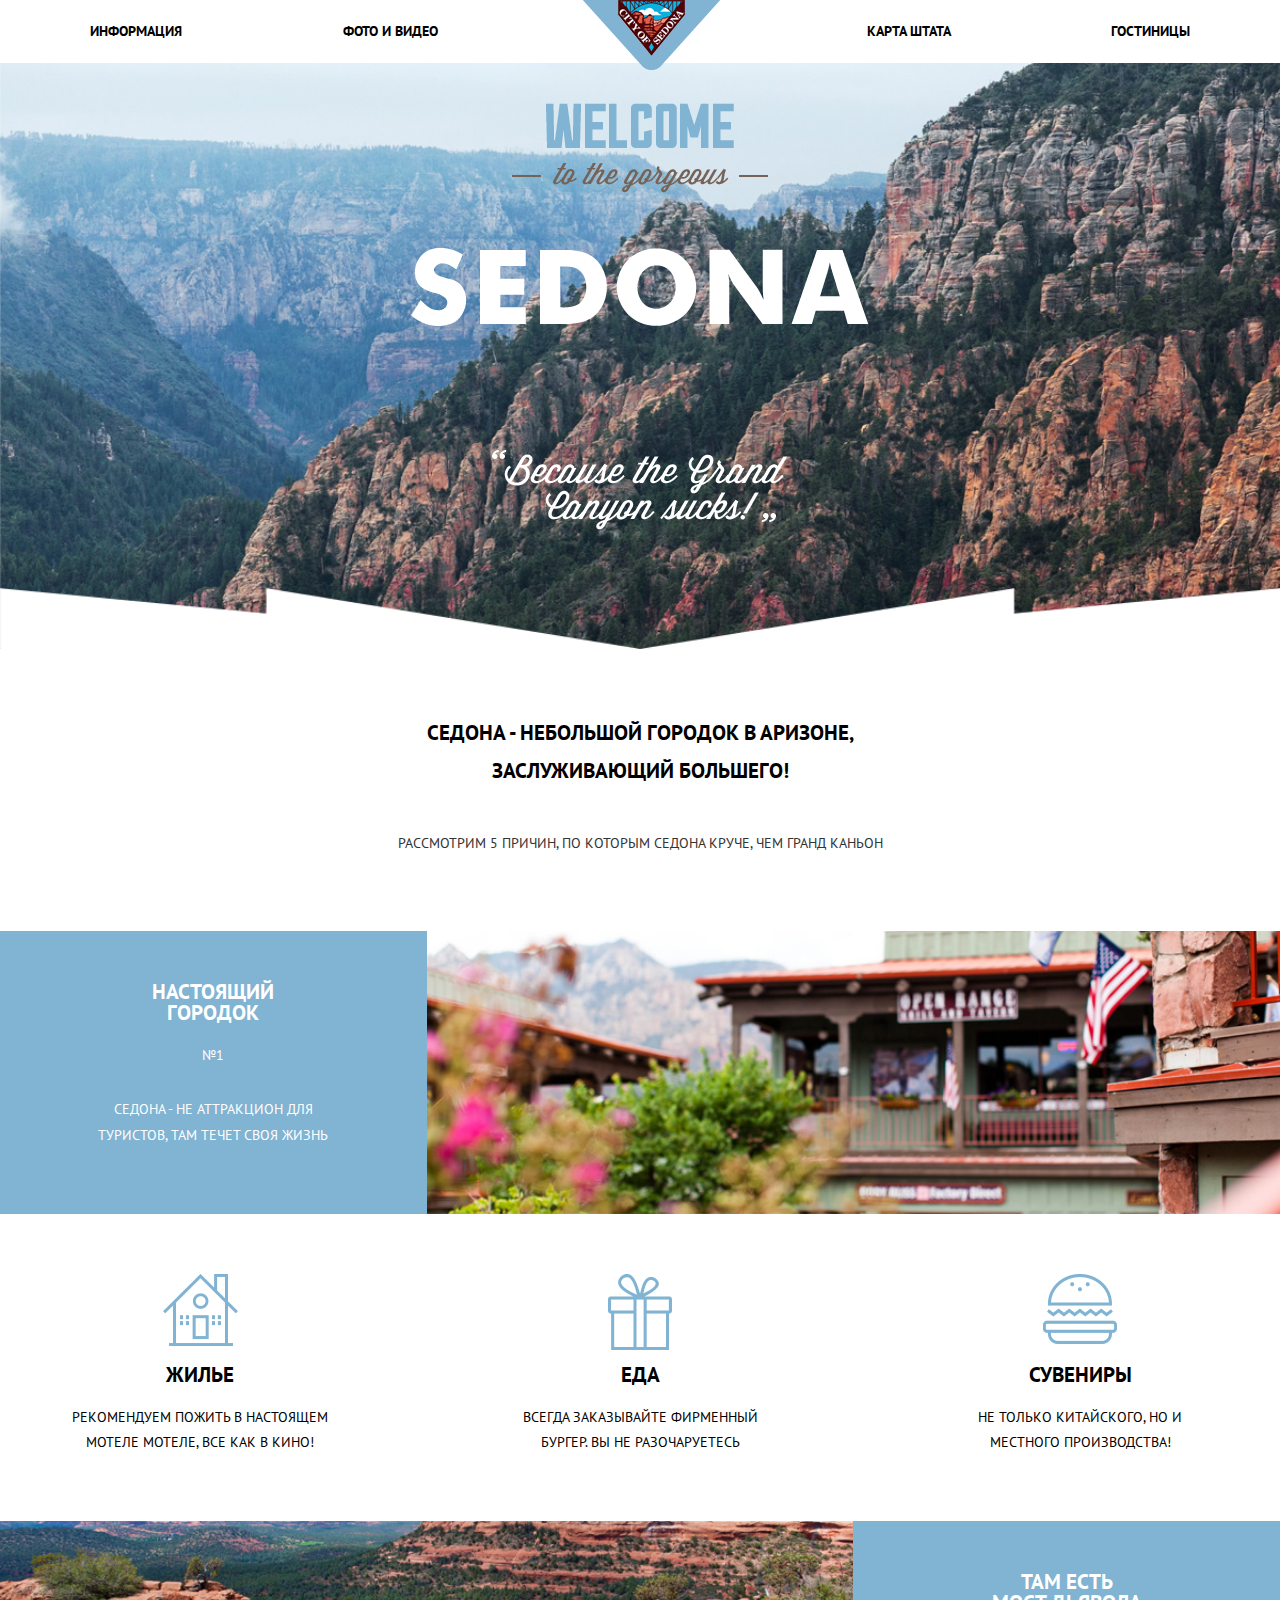
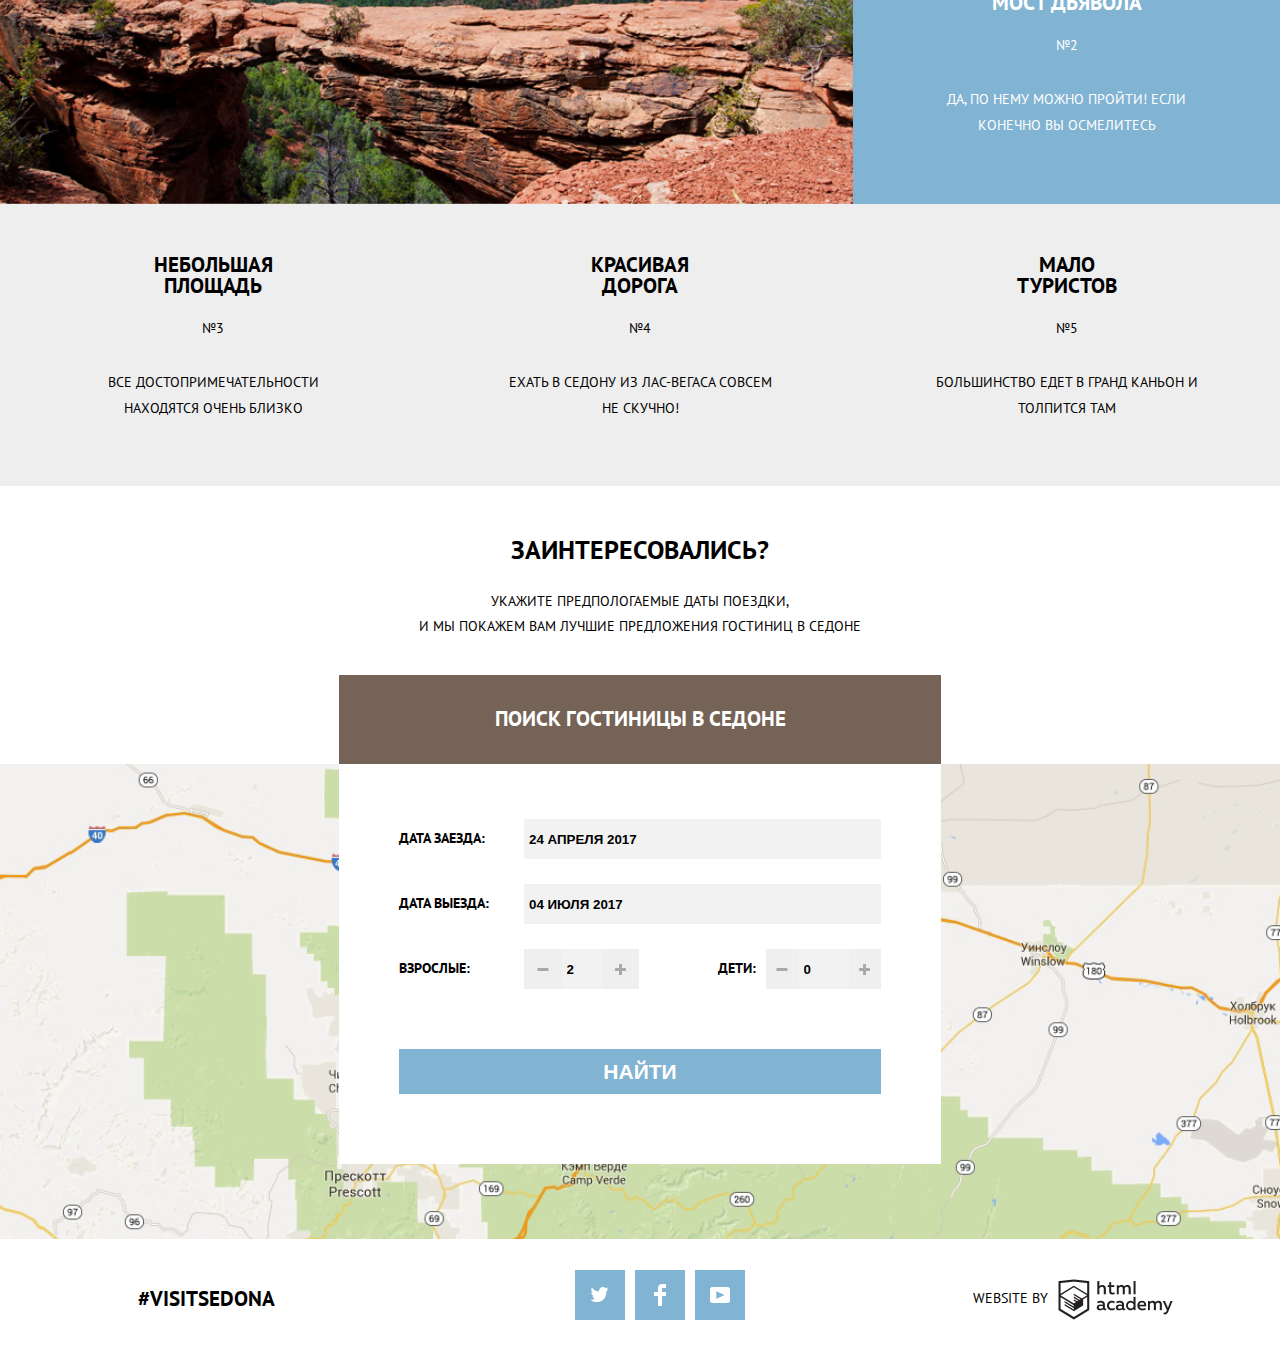
==== commit d59a0a1d: "доделал форму ввода переменных значений" ====
--- a/index.html
+++ b/index.html
@@ -88,20 +88,28 @@
                         <div class="form-content">
                             <div class="form-input-group">
                                 <lable class="form-lable" for="booking-arrival-date">Дата заезда:</lable>
-                                <input type="date" id="booking-arrival-date" class="form-input" value="2017-04-24">
+                                <input type="text" id="booking-arrival-date" class="form-input" value="24 АПРЕЛЯ 2017 ">
                             </div>
                             <div class="form-input-group">
                                 <lable class="form-lable" for="booking-departure-date">Дата выезда:</lable>
-                                <input type="date" id="booking-departure-date" class="form-input" value="2017-07-04">
+                                <input type="text" id="booking-departure-date" class="form-input" value="04 ИЮЛЯ 2017">
                             </div>
                             <div class="form-input-group-inline">
                                 <div class="form-input-group-both">
                                     <lable class="form-lable form-lable-adults" for="booking-adults">Взрослые:</lable>
-                                    <input type="number" class="form-input form-input-adults" id="booking-adults" value="2">
+                                    <div class="form-input-group-both-plus-minus">
+                                        <button type="button" class="button button-minus"></button>
+                                        <input type="text" class="form-input form-input-adults" id="booking-adults" value="2">
+                                        <button type="button" class="button button-plus"></button>
+                                    </div>
                                 </div>
                                 <div class="form-input-group-both">
                                     <lable class="form-lable form-lable-children" for="booking-children">Дети:</lable>
-                                    <input type="number" class="form-input form-input-children" id="booking-children" value="0">
+                                    <div class="form-input-group-both-plus-minus">
+                                        <button type="button" class="button button-minus"></button>
+                                        <input type="text" class="form-input form-input-children" id="booking-children" value="0">
+                                        <button type="button" class="button button-plus"></button>
+                                    </div>
                                 </div>
                             </div>
                             <button type="submit" class="form-submit section-booking-form-submit">Найти</button>
@@ -140,7 +148,7 @@
                     localStorage.getItem("adults", adults.value);
                     localStorage.getItem("children", children.value);
                 } catch (err) {
-                    isStorageSupport = folse;
+                    isStorageSupport = false;
                 }
 
                 form.addEventListener("submit", function (evt){
--- a/index.css
+++ b/index.css
@@ -101,7 +101,7 @@
     white-space: nowrap;
     overflow: hidden;
 
-    width: 176px;
+    width: 256px;
     height: 30px;
     display:inline-block;
 
@@ -377,20 +377,20 @@
     background-color: #ffffff;
 
     margin: 0 auto;
-    padding: 60px;
+    padding:55px 60px;
 
     box-sizing: border-box;
     
 }
 
 .form-input-group{
-    margin-bottom: 15px;
-
-    display: flex;
+    margin-bottom: 25px;
+
+    display: flex;
+    align-items: center;
 }
 
 .form-lable{
-    padding-right: 10px;
     text-align: left;
     min-width: 125px;
 }
@@ -400,39 +400,51 @@
 
     background-color: #f2f2f2;
     border: none;
-
-    margin-bottom: 25px;
+    text-transform: uppercase;
+    font-weight: bold;
+
+    height: 40px;
+
+    padding: 0 5px;
 }
 
 .form-input-group-inline{
     display: flex;
     justify-content: space-between;
+
+    margin-bottom: 60px;
 }
 
 .form-input-group-both{
-    width: auto;
+    display: flex;
+    box-sizing: border-box;
+    align-items: center;
 }
 
 .form-lable-adults{
-    padding-right: 10px;
+    display: inline-block;
     text-align: left;
     min-width: 125px;
 }
 
 .form-input-adults{
-    width: 125px;
     box-sizing: border-box;
+
+    height: 40px;
+    width: 40px;
 }
 
 .form-lable-children{
     padding-right: 10px;
     text-align: right;
+    min-width: 0;
+
 }
 
 .form-input-children{
-    width: 115px;
-
-    margin-bottom: 70px;
+    width: 40px;
+
+    
 }
 
 .form-submit{
@@ -446,6 +458,49 @@
     border:none;
 }
 
+.form-input-group-both-plus-minus{
+    display: flex;
+
+    background-color: #f2f2f2;
+
+    box-sizing: border-box;
+    height: 40px;
+    width: 115px;
+}
+
+.button-minus{
+    background-image: url(photo/minus.png);
+    background-repeat: no-repeat;
+    background-position: center;
+    
+    border: none;
+    height: 40px;
+    width: 40px;
+
+    text-indent: 100%;
+    white-space: nowrap;
+    overflow: hidden;
+
+    padding: 0;
+}
+
+.button-plus{
+    background-image: url(photo/plus.png);
+    background-repeat: no-repeat;
+    background-size: auto;
+    background-position: center;
+
+    border: none;
+    height: 40px;
+    width: 40px;
+    
+    text-indent: 100%;
+    white-space: nowrap;
+    overflow: hidden;
+
+    padding: 0;
+}
+
 
 
 .footer{
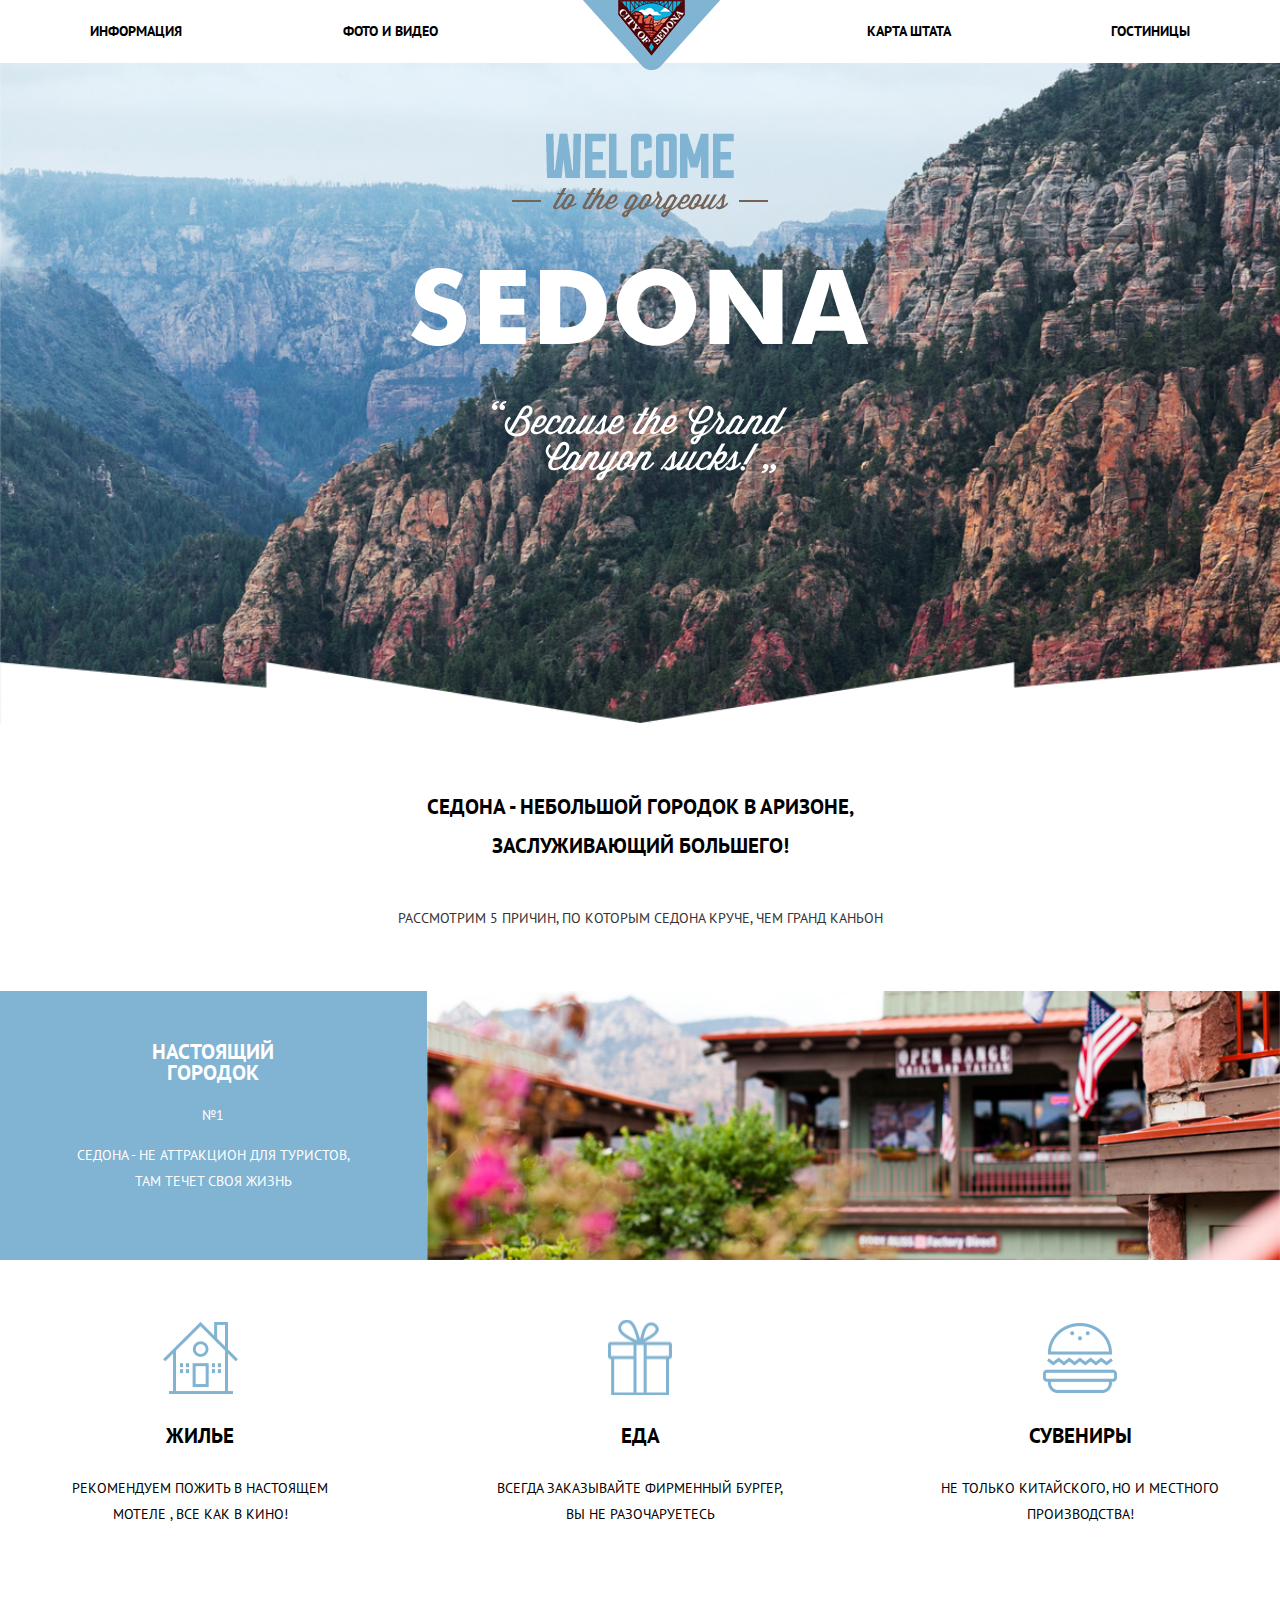
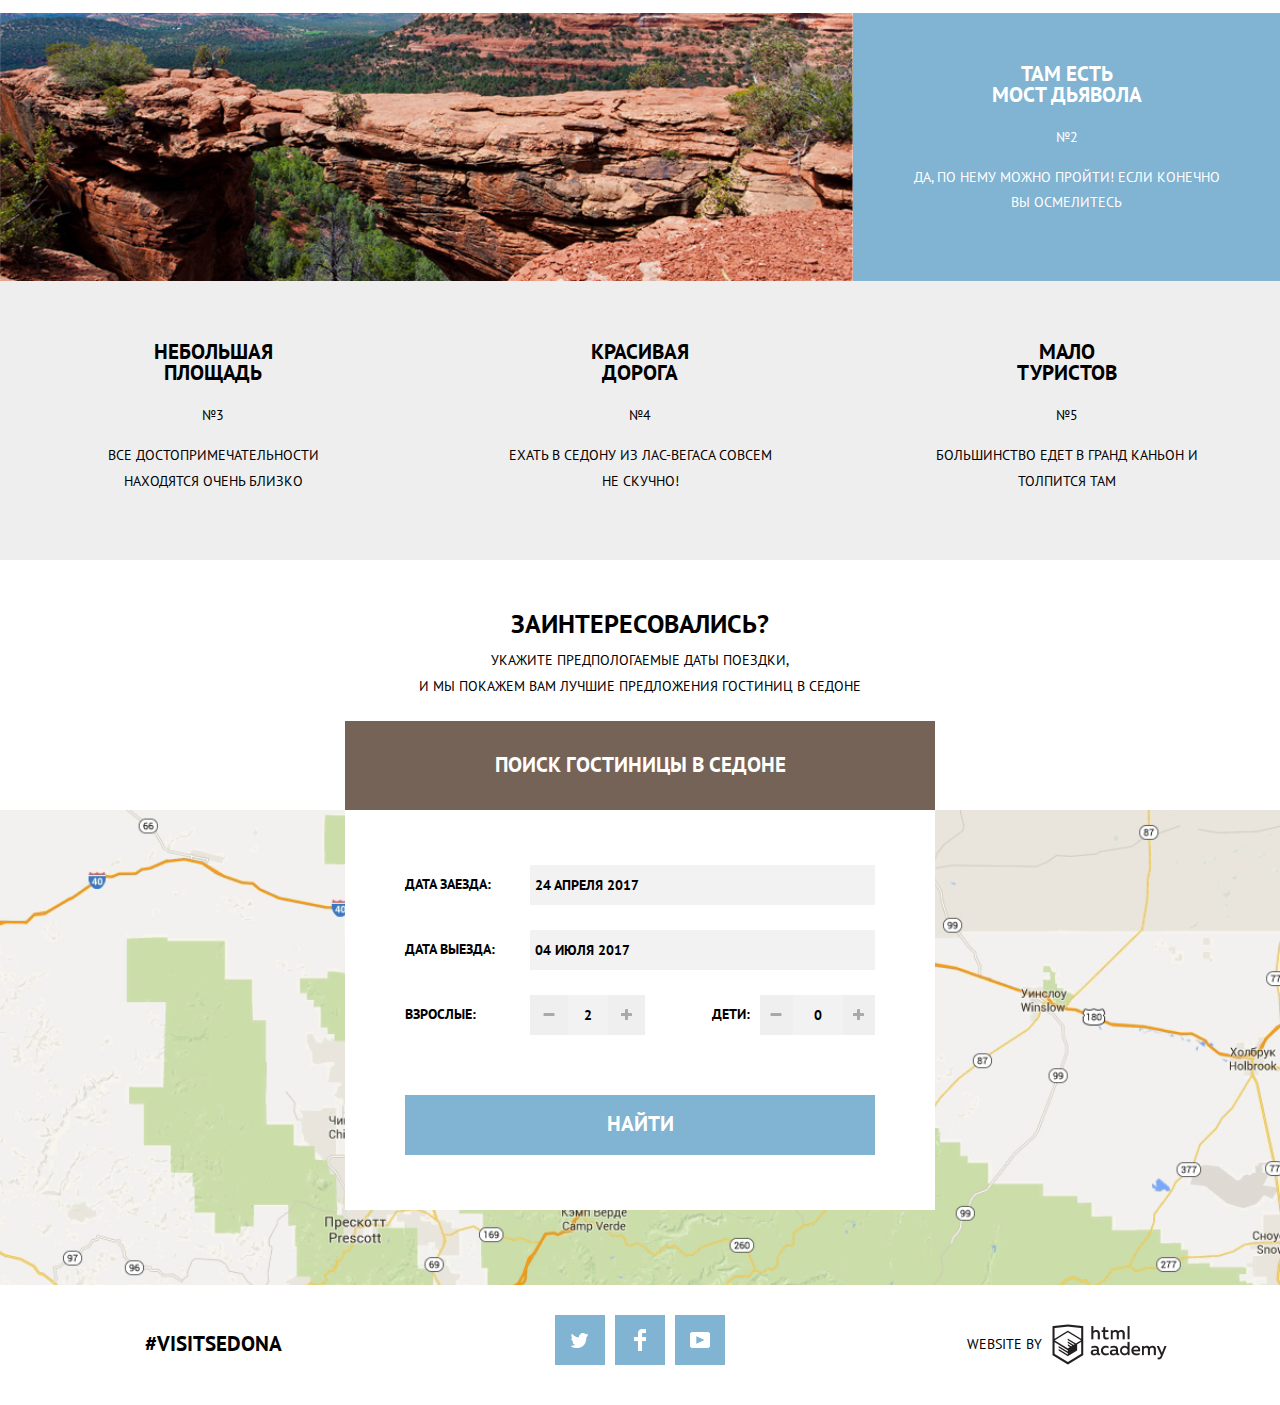
==== commit 1bb166e6: "на проверку" ====
--- a/index.html
+++ b/index.html
@@ -3,8 +3,8 @@
         <head>
             <meta charset="utf-8">
             <title>City of Sedona</title>
-            <link rel="stylesheet" href="css/normalize.css">
-            <link rel="stylesheet" href="css/outline.css">
+            <link rel="stylesheet" href="normalize.css">
+            <link rel="stylesheet" href="outline.css">
             <link href="https://fonts.googleapis.com/css?family=PT+Sans:400,700&amp;subset=latin,cyrillic" rel="stylesheet">
             <link rel="stylesheet" href="index.css">
         </head>
@@ -32,24 +32,27 @@
                 <ul class="features">
                     <li class="features-item features-item-wide">
                         <div class="features-item-wide-content feature feature-dark">
-                            <h3 class="feature-heading">Настоящий городок</h3>
+                            <h3 class="feature-heading">Настоящий<br> городок</h3>
                             <p class="feauture-number">№1</p>
-                            <p class="feature-description">Седона - не аттракцион для туристов, там течет своя жизнь</p>
+                            <p class="feature-description">Седона - не аттракцион для туристов,<br> там течет своя жизнь</p>
                         </div>
                         <div class="features-image" style="background-image: url('photo/Layer 10.jpg')"></div>
 
                         <ul class="more-pros">
-                            <li class="feature feature-light feature-icon feature-icon-home">
+                            <li class="feature feature-light">
+                                <div class="feature-icon feature-icon-home">Home</div>
                                 <h4 class="feature-heading">Жилье</h4>
-                                <p class="feature-description">Рекомендуем пожить в настоящем мотеле мотеле, все как в кино!</p>
+                                <p class="feature-description">Рекомендуем пожить в настоящем<br> мотеле , все как в кино!</p>
                             </li>
-                            <li class="feature feature-light feature-icon feature-icon-food">
+                            <li class="feature feature-light">
+                                <div class="feature-icon feature-icon-food">Food</div>
                                 <h4 class="feature-heading">Еда</h4>
-                                <p class="feature-description"> Всегда заказывайте фирменный бургер. Вы не разочаруетесь</p>
+                                <p class="feature-description"> Всегда заказывайте фирменный бургер,<br> Вы не разочаруетесь</p>
                             </li>
-                            <li class="feature feature-light feature-icon feature-icon-gifts">
+                            <li class="feature feature-light">
+                                <div class="feature-icon feature-icon-gifts">Gift</div>
                                 <h4 class="feature-heading">Сувениры</h4>
-                                <p class="feature-description">Не только китайского, но и местного производства!</p>
+                                <p class="feature-description">Не только китайского, но и местного<br> производства!</p>
                         </ul>
                     </li>
 
@@ -60,24 +63,24 @@
 
                             <p class="feauture-number">№2</p>
 
-                            <p class="feature-description">Да, по нему можно пройти! Если конечно вы осмелитесь</p>
+                            <p class="feature-description">Да, по нему можно пройти! Если конечно<br> вы осмелитесь</p>
                         </div>
                     </li>
 
                     <li class="features-item feature">
-                        <h3 class="feature-heading">Небольшая площадь</h3>
+                        <h3 class="feature-heading">Небольшая<br> площадь</h3>
                         <p class="feauture-number">№3</p>
-                        <p class="feature feature-description">Все достопримечательности находятся очень близко</p>
+                        <p class="feature-description">Все достопримечательности<br> находятся очень близко</p>
                     </li>
                     <li class="features-item feature">
-                        <h3 class="feature-heading">Красивая<br></brt> дорога</h3>
+                        <h3 class="feature-heading">Красивая<br> дорога</h3>
                         <p class="feauture-number">№4</p>
-                        <p class=" feature feature-description">Ехать в Седону из Лас-Вегаса совсем не скучно!</p>
+                        <p class="feature-description">Ехать в Седону из Лас-Вегаса совсем<br> не скучно!</p>
                     </li>
                     <li class="features-item feature">
                         <h3 class="feature-heading">Мало<br> туристов</h3>
                         <p class="feauture-number">№5</p>
-                        <p class=" feature feature-description">Большинство едет в Гранд Каньон и толпится там</p>
+                        <p class="feature-description">Большинство едет в Гранд Каньон и<br> толпится там</p>
                     </li>
                 </ul>
                 <section class="section-booking">
@@ -88,18 +91,18 @@
                         <div class="form-content">
                             <div class="form-input-group">
                                 <lable class="form-lable" for="booking-arrival-date">Дата заезда:</lable>
-                                <input type="text" id="booking-arrival-date" class="form-input" value="24 АПРЕЛЯ 2017 ">
+                                <input type="text" id="booking-arrival-date" class="form-input" value="24 АПРЕЛЯ 2017 " readonly>
                             </div>
                             <div class="form-input-group">
                                 <lable class="form-lable" for="booking-departure-date">Дата выезда:</lable>
-                                <input type="text" id="booking-departure-date" class="form-input" value="04 ИЮЛЯ 2017">
+                                <input type="text" id="booking-departure-date" class="form-input" value="04 ИЮЛЯ 2017" readonly>
                             </div>
                             <div class="form-input-group-inline">
                                 <div class="form-input-group-both">
                                     <lable class="form-lable form-lable-adults" for="booking-adults">Взрослые:</lable>
                                     <div class="form-input-group-both-plus-minus">
                                         <button type="button" class="button button-minus"></button>
-                                        <input type="text" class="form-input form-input-adults" id="booking-adults" value="2">
+                                        <input type="text" class="form-input form-input-adults" id="booking-adults" value="2" readonly>
                                         <button type="button" class="button button-plus"></button>
                                     </div>
                                 </div>
@@ -107,12 +110,12 @@
                                     <lable class="form-lable form-lable-children" for="booking-children">Дети:</lable>
                                     <div class="form-input-group-both-plus-minus">
                                         <button type="button" class="button button-minus"></button>
-                                        <input type="text" class="form-input form-input-children" id="booking-children" value="0">
+                                        <input type="text" class="form-input form-input-children" id="booking-children" value="0" readonly>
                                         <button type="button" class="button button-plus"></button>
                                     </div>
                                 </div>
                             </div>
-                            <button type="submit" class="form-submit section-booking-form-submit">Найти</button>
+                            <button href="hotels.html" type="submit" class="form-submit section-booking-form-submit">Найти</button>
                         </div>
                     </form>
                 </section>
--- a/index.css
+++ b/index.css
@@ -19,7 +19,6 @@
 
 img{
     max-width: 100%;
-    height: auto;
     background-repeat: no-repeat;
 }
 
@@ -64,12 +63,16 @@
     background-repeat: no-repeat;
     background-position:bottom, center;
 
+    height: 510px;
+
+    padding-top: 70px;
+    padding-bottom: 80px;
+
     text-align: center;
 }
 
 h1{
-    padding-top: 40px;
-    margin-top: 0;
+    margin:0;
 
 
     display: flex;
@@ -84,7 +87,7 @@
 
     display:inline-block;
 
-    margin-bottom: 15px;
+    margin-bottom: 10px;
 
 
     background-image: url(photo/Welcome.png);
@@ -105,7 +108,7 @@
     height: 30px;
     display:inline-block;
 
-    margin-bottom: 55px;
+    margin-bottom: 50px;
 
     background-image: url(photo/to\ the\ gorgeous.png);
     background-repeat: no-repeat;
@@ -121,7 +124,7 @@
     min-width:458px;
     display: inline-block;
 
-    margin-bottom: 75px;
+    margin-bottom: 25px;
 
     background-image: url(photo/Sedona.png);
     background-repeat: no-repeat;
@@ -136,7 +139,6 @@
 
     display: inline-block;
     padding-top: 60px;
-    margin-bottom: 80px;
 
     width: 296px;
     height: 80px;
@@ -147,6 +149,11 @@
 
     text-align: center;
 
+}
+
+.main-info{
+    padding-top: 65px;
+    padding-bottom: 60px;
 }
 
 .main-info-heading{
@@ -157,19 +164,18 @@
 
     text-align: center;
 
-    padding-top: 65px;
-    margin-top: 0;
+    margin:0;
     margin-bottom: 40px;
 }
 
 .main-info-caption{
+    margin: 0;
     font-size: 14px;
     font-weight: 26px;
     text-transform: uppercase;
     color: #333333;
 
     text-align: center;
-    padding-bottom: 60px;
 }
 
 .features{
@@ -179,6 +185,8 @@
     display: flex;
     flex-wrap: wrap;
     justify-content: space-between;
+
+
 }
 
 .features-image{
@@ -208,6 +216,8 @@
 .feature{
     text-align:center;
     background-color: #eeeeee;
+    padding-top: 60px;
+    padding-bottom: 65px;
     
 }
 
@@ -221,17 +231,15 @@
     line-height: 1;
     text-transform: uppercase;
 
-    margin-top: 50px;
-    margin-bottom: 0;
-
-    display: inline-block;
-    width: 160px;
+    margin:0;
+
+    display: inline-block;
+    min-width: 160px;
 }
 
 h4.feature-heading{
-    margin-top: 90px;
-
-
+    margin: 0;
+    margin-bottom: 30px;
 }
 
 .feature-number{
@@ -244,11 +252,9 @@
    
 
 .feature-description{
-    margin-bottom: 65px;
-    
-
-    display: inline-block;
-    width: 270px;
+    margin: 0;
+    
+    display: inline-block;
     text-transform: uppercase;
     
 
@@ -262,8 +268,8 @@
     margin: 0;
     padding: 0;
     width: 100%;
-    margin-top: 60px;
-    
+    padding-bottom: 20px;
+
     display: flex;
     justify-content: space-between;
     list-style: none;
@@ -277,36 +283,47 @@
 }
 
 .feature-dark{
-    
     text-transform: uppercase;
     color: #ffffff;
     background-color: #81b3d2;
+
+    padding-top: 50px;
+    padding-bottom: 65px;
     
 }   
 
 .feature-icon{
-    background-position-x: center;
+    background-position: center;
+    height: 75px;
+
+    margin-bottom: 30px;
+     
+   
+    text-indent: 100%;
+    white-space: nowrap;
+    overflow: hidden;
     
 }
 
 .feature-icon-home{
     background-image: url("photo/icon-1.png");
-    background-repeat: no-repeat;
-    
-}
-
+    background-repeat: no-repeat;   
+}
 
 
 .feature-icon-food{
     background-image: url("photo/icon-2.png");
-    background-repeat: no-repeat;
-    
+    background-repeat: no-repeat; 
+  
 }
 
 .feature-icon-gifts{
     background-image: url("photo/icon-3.png");
     background-repeat: no-repeat;
-}
+  
+}
+
+
 
 .section-booking{
     text-align: center;
@@ -315,6 +332,8 @@
     display: flex;
     justify-content: center;
     flex-flow: column nowrap;
+
+    padding-top: 40px;
 }
 
 
@@ -325,16 +344,15 @@
     font-weight: bold;
     text-transform: uppercase;
 
-    margin: 0;
-    padding-top: 40px;
-    
-
-    
+    margin: 0; 
 }
 
 .section-booking-description{
     font-size: 14px;
     text-transform: uppercase;
+
+    margin: 0;
+    padding: 0;
 }
 
 form{
@@ -345,7 +363,7 @@
     background-position: 0 110px;
     background-size: 100%;
 
-    padding: 0 calc(50vw - 301px) 75px; 
+    padding: 0 calc(50vw - 295px) 75px; 
     box-sizing: border-box;
     
 }
@@ -405,6 +423,8 @@
 
     height: 40px;
 
+    
+
     padding: 0 5px;
 }
 
@@ -425,6 +445,7 @@
     display: inline-block;
     text-align: left;
     min-width: 125px;
+
 }
 
 .form-input-adults{
@@ -432,6 +453,8 @@
 
     height: 40px;
     width: 40px;
+
+    text-align: center;
 }
 
 .form-lable-children{
@@ -444,7 +467,7 @@
 .form-input-children{
     width: 40px;
 
-    
+    text-align: center;
 }
 
 .form-submit{
@@ -454,7 +477,7 @@
     text-transform: uppercase;
     background-color: #81b3d2;
     box-sizing: border-box;
-    height: 45px;
+    min-height: 60px;
     border:none;
 }
 
@@ -504,6 +527,8 @@
 
 
 .footer{
+    margin: 0;
+    padding: 0;
     display: flex;
     justify-content: space-around;
     align-content: center;
@@ -524,6 +549,9 @@
 }
 
 .footer-socials{
+    margin: 0;
+    padding: 0;
+    
     list-style: none;
     width: 33%;
 
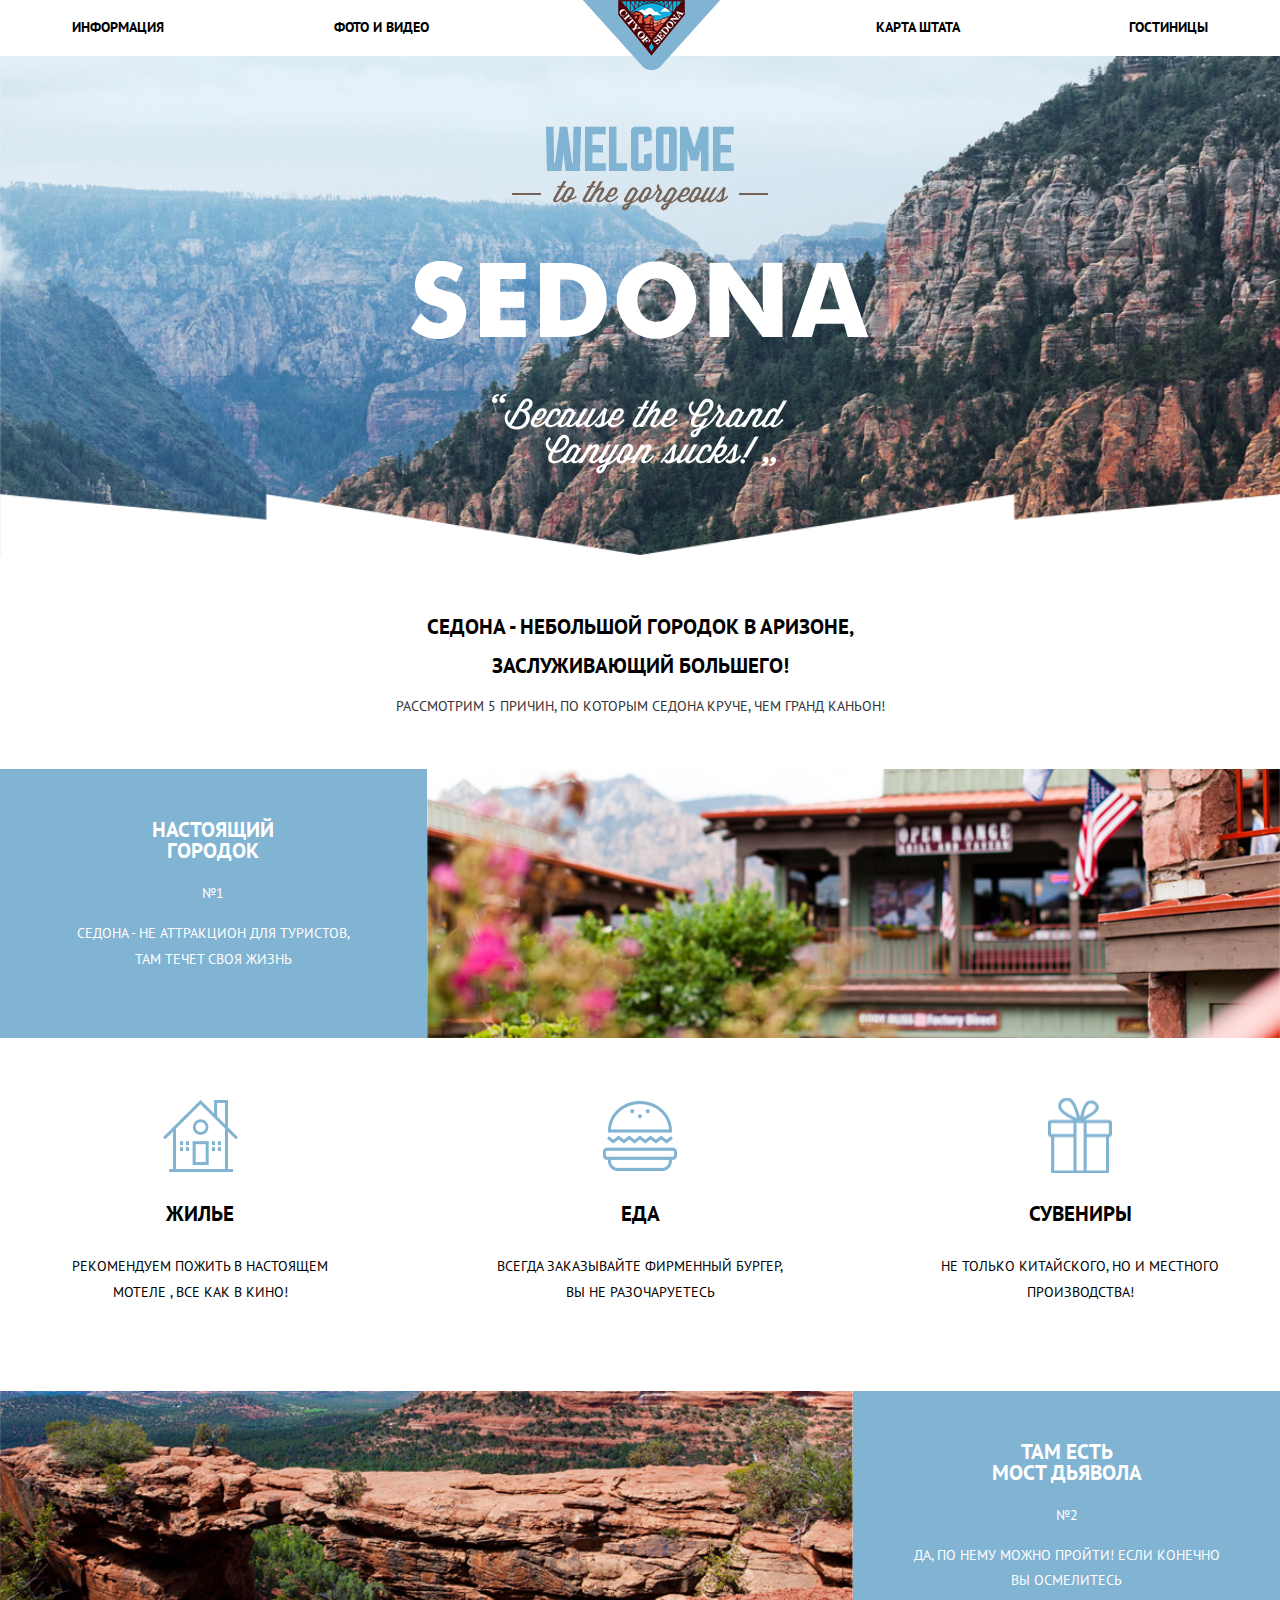
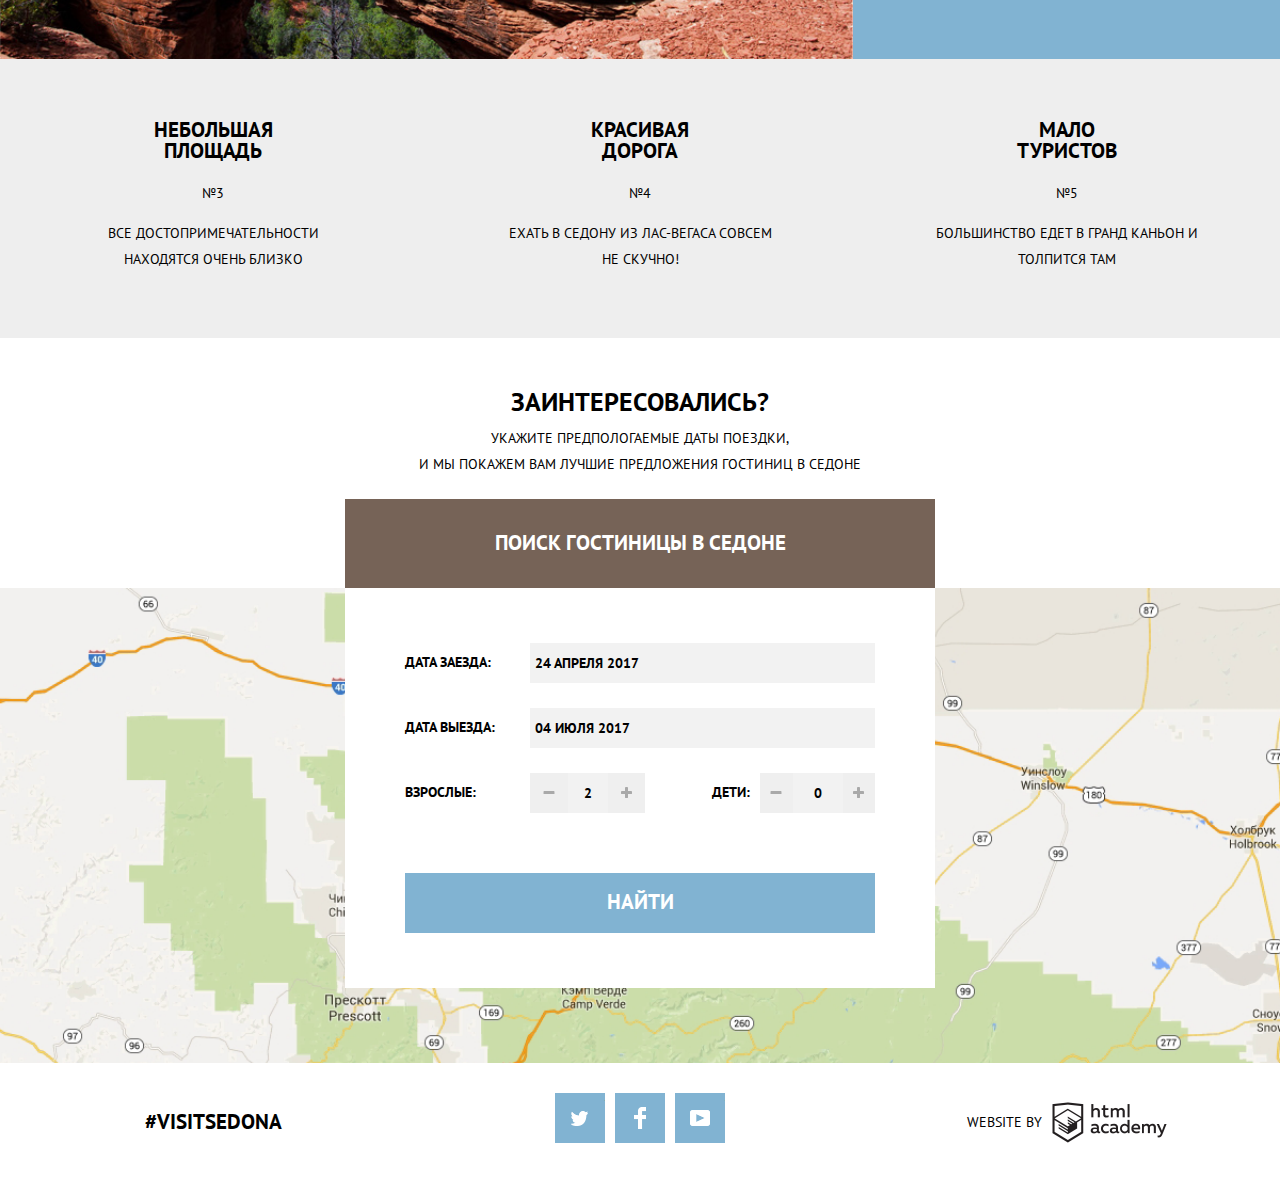
==== commit 7b67a0c6: "add focus(hotel)" ====
--- a/index.html
+++ b/index.html
@@ -2,7 +2,7 @@
     <html lang="ru">
         <head>
             <meta charset="utf-8">
-            <title>City of Sedona</title>
+            <title>HTML Academy:Седона</title>
             <link rel="stylesheet" href="normalize.css">
             <link rel="stylesheet" href="outline.css">
             <link href="https://fonts.googleapis.com/css?family=PT+Sans:400,700&amp;subset=latin,cyrillic" rel="stylesheet">
@@ -13,113 +13,111 @@
                 <nav class="header-menu">
                     <a class="header-menu-link" href="#">Информация</a>
                     <a class="header-menu-link" href="#">Фото и видео</a>
-                    <a class="header-image" href="index.html">
+                    <a class="header-menu-logo" href="index.html">
                         <img src="photo/logo.png" width="138" height="70">
                     </a>
                     <a class="header-menu-link" href="#">Карта штата</a>
                     <a class="header-menu-link" href="hotels.html">Гостиницы</a>
                 </nav>
             </header>
-            <main>
-                <div class="jumbotron">
+            <main class="jumbotron">
                     <h1 class="jumbotron-heading"><span>Welcome</span> <span> - to he gorgeous - </span> <span>Sedona</span></h1>
                     <cite class="jumbotron-caption">"Because the Grand Canyon sucks!"</cite>
-                </div>
-                <section class="main-info">
-                    <p class="main-info-heading">Седона - небольшой городок в аризоне,<br>заслуживающий большего!</p>
-                    <p class="main-info-caption">Рассмотрим 5 причин, по которым седона круче, чем гранд каньон</p>
-                </section>
-                <ul class="features">
-                    <li class="features-item features-item-wide">
-                        <div class="features-item-wide-content feature feature-dark">
-                            <h3 class="feature-heading">Настоящий<br> городок</h3>
-                            <p class="feauture-number">№1</p>
-                            <p class="feature-description">Седона - не аттракцион для туристов,<br> там течет своя жизнь</p>
+            </main>
+            <section class="main-info">
+                <p class="main-info-heading">Седона - небольшой городок в аризоне,<br>заслуживающий большего!</p>
+                <p class="main-info-caption">Рассмотрим 5 причин, по которым седона круче, чем гранд каньон!</p>
+            </section>
+            <ul class="features">
+                <li class="features-item features-item-wide">
+                    <div class="features-item-wide-content feature feature-dark">
+                        <h3 class="feature-heading">Настоящий<br> городок</h3>
+                        <p class="feauture-number">№1</p>
+                        <p class="feature-description">Седона - не аттракцион для туристов,<br> там течет своя жизнь</p>
+                    </div>
+                    <div class="features-image" style="background-image: url('photo/Layer 10.jpg')"></div>
+
+                    <ul class="more-pros">
+                        <li class="feature feature-light">
+                            <div class="feature-icon feature-icon-home">Home</div>
+                            <h4 class="feature-heading">Жилье</h4>
+                            <p class="feature-description">Рекомендуем пожить в настоящем<br> мотеле , все как в кино!</p>
+                        </li>
+                        <li class="feature feature-light">
+                            <div class="feature-icon feature-icon-food">Food</div>
+                            <h4 class="feature-heading">Еда</h4>
+                            <p class="feature-description"> Всегда заказывайте фирменный бургер,<br> Вы не разочаруетесь</p>
+                        </li>
+                        <li class="feature feature-light">
+                            <div class="feature-icon feature-icon-gifts">Gift</div>
+                            <h4 class="feature-heading">Сувениры</h4>
+                            <p class="feature-description">Не только китайского, но и местного<br> производства!</p>
+                    </ul>
+                </li>
+
+                <li class="features-item features-item-wide features-image">
+                    <div class="features-image" style="background-image:url('photo/Layer 5.jpg');"></div>
+                    <div class="features-item-wide-content features-item-wide-content-right feature feature-dark">
+                        <h3 class="feature-heading">Там есть <br>мост дьявола</h3>
+
+                        <p class="feauture-number">№2</p>
+
+                        <p class="feature-description">Да, по нему можно пройти! Если конечно<br> вы осмелитесь</p>
+                    </div>
+                </li>
+
+                <li class="features-item feature">
+                    <h3 class="feature-heading">Небольшая<br> площадь</h3>
+                    <p class="feauture-number">№3</p>
+                    <p class="feature-description">Все достопримечательности<br> находятся очень близко</p>
+                </li>
+                <li class="features-item feature">
+                    <h3 class="feature-heading">Красивая<br> дорога</h3>
+                    <p class="feauture-number">№4</p>
+                    <p class="feature-description">Ехать в Седону из Лас-Вегаса совсем<br> не скучно!</p>
+                </li>
+                <li class="features-item feature">
+                    <h3 class="feature-heading">Мало<br> туристов</h3>
+                    <p class="feauture-number">№5</p>
+                    <p class="feature-description">Большинство едет в Гранд Каньон и<br> толпится там</p>
+                </li>
+            </ul>
+            <section class="section-booking">
+                <h2 class="section-booking-heading">Заинтересовались?</h2>
+                <p class="section-booking-description">Укажите предпологаемые даты поездки,<br> и мы покажем вам лучшие предложения гостиниц в Седоне</p>
+                <form action="" class="form section-booking-form">
+                    <h3 class="form-heading">Поиск гостиницы в Седоне</h3>
+                    <div class="form-content">
+                        <div class="form-input-group">
+                            <lable class="form-lable" for="booking-arrival-date">Дата заезда:</lable>
+                            <input type="text" id="booking-arrival-date" class="form-input" value="24 Апреля 2017 " readonly>
                         </div>
-                        <div class="features-image" style="background-image: url('photo/Layer 10.jpg')"></div>
-
-                        <ul class="more-pros">
-                            <li class="feature feature-light">
-                                <div class="feature-icon feature-icon-home">Home</div>
-                                <h4 class="feature-heading">Жилье</h4>
-                                <p class="feature-description">Рекомендуем пожить в настоящем<br> мотеле , все как в кино!</p>
-                            </li>
-                            <li class="feature feature-light">
-                                <div class="feature-icon feature-icon-food">Food</div>
-                                <h4 class="feature-heading">Еда</h4>
-                                <p class="feature-description"> Всегда заказывайте фирменный бургер,<br> Вы не разочаруетесь</p>
-                            </li>
-                            <li class="feature feature-light">
-                                <div class="feature-icon feature-icon-gifts">Gift</div>
-                                <h4 class="feature-heading">Сувениры</h4>
-                                <p class="feature-description">Не только китайского, но и местного<br> производства!</p>
-                        </ul>
-                    </li>
-
-                    <li class="features-item features-item-wide features-image">
-                        <div class="features-image" style="background-image:url('photo/Layer 5.jpg');"></div>
-                        <div class="features-item-wide-content features-item-wide-content-right feature feature-dark">
-                            <h3 class="feature-heading">Там есть <br>мост дьявола</h3>
-
-                            <p class="feauture-number">№2</p>
-
-                            <p class="feature-description">Да, по нему можно пройти! Если конечно<br> вы осмелитесь</p>
+                        <div class="form-input-group">
+                            <lable class="form-lable" for="booking-departure-date">Дата выезда:</lable>
+                            <input type="text" id="booking-departure-date" class="form-input" value="04 Июля 2017" readonly>
                         </div>
-                    </li>
-
-                    <li class="features-item feature">
-                        <h3 class="feature-heading">Небольшая<br> площадь</h3>
-                        <p class="feauture-number">№3</p>
-                        <p class="feature-description">Все достопримечательности<br> находятся очень близко</p>
-                    </li>
-                    <li class="features-item feature">
-                        <h3 class="feature-heading">Красивая<br> дорога</h3>
-                        <p class="feauture-number">№4</p>
-                        <p class="feature-description">Ехать в Седону из Лас-Вегаса совсем<br> не скучно!</p>
-                    </li>
-                    <li class="features-item feature">
-                        <h3 class="feature-heading">Мало<br> туристов</h3>
-                        <p class="feauture-number">№5</p>
-                        <p class="feature-description">Большинство едет в Гранд Каньон и<br> толпится там</p>
-                    </li>
-                </ul>
-                <section class="section-booking">
-                    <h2 class="section-booking-heading">Заинтересовались?</h2>
-                    <p class="section-booking-description">Укажите предпологаемые даты поездки,<br> и мы покажем вам лучшие предложения гостиниц в Седоне</p>
-                    <form action="" class="form section-booking-form">
-                        <h3 class="form-heading">Поиск гостиницы в Седоне</h3>
-                        <div class="form-content">
-                            <div class="form-input-group">
-                                <lable class="form-lable" for="booking-arrival-date">Дата заезда:</lable>
-                                <input type="text" id="booking-arrival-date" class="form-input" value="24 АПРЕЛЯ 2017 " readonly>
-                            </div>
-                            <div class="form-input-group">
-                                <lable class="form-lable" for="booking-departure-date">Дата выезда:</lable>
-                                <input type="text" id="booking-departure-date" class="form-input" value="04 ИЮЛЯ 2017" readonly>
-                            </div>
-                            <div class="form-input-group-inline">
-                                <div class="form-input-group-both">
-                                    <lable class="form-lable form-lable-adults" for="booking-adults">Взрослые:</lable>
-                                    <div class="form-input-group-both-plus-minus">
-                                        <button type="button" class="button button-minus"></button>
-                                        <input type="text" class="form-input form-input-adults" id="booking-adults" value="2" readonly>
-                                        <button type="button" class="button button-plus"></button>
-                                    </div>
-                                </div>
-                                <div class="form-input-group-both">
-                                    <lable class="form-lable form-lable-children" for="booking-children">Дети:</lable>
-                                    <div class="form-input-group-both-plus-minus">
-                                        <button type="button" class="button button-minus"></button>
-                                        <input type="text" class="form-input form-input-children" id="booking-children" value="0" readonly>
-                                        <button type="button" class="button button-plus"></button>
-                                    </div>
+                        <div class="form-input-group-inline">
+                            <div class="form-input-group-both">
+                                <lable class="form-lable form-lable-adults" for="booking-adults">Взрослые:</lable>
+                                <div class="form-input-group-both-plus-minus">
+                                    <button type="button" class="button button-minus"></button>
+                                    <input type="text" class="form-input form-input-adults" id="booking-adults" value="2" readonly>
+                                    <button type="button" class="button button-plus"></button>
                                 </div>
                             </div>
-                            <button href="hotels.html" type="submit" class="form-submit section-booking-form-submit">Найти</button>
+                            <div class="form-input-group-both">
+                                <lable class="form-lable form-lable-children" for="booking-children">Дети:</lable>
+                                <div class="form-input-group-both-plus-minus">
+                                    <button type="button" class="button button-minus"></button>
+                                    <input type="text" class="form-input form-input-children" id="booking-children" value="0" readonly>
+                                    <button type="button" class="button button-plus"></button>
+                                </div>
+                            </div>
                         </div>
-                    </form>
-                </section>
-            </main>
+                        <button href="hotels.html" type="submit" class="form-submit section-booking-form-submit">Найти</button>
+                    </div>
+                </form>
+            </section>
             <footer class="footer">
                 <p class="footer-hashtag hashtag">#VISITSEDONA</p>
                 <ul class="footer-socials">
--- a/index.css
+++ b/index.css
@@ -20,22 +20,27 @@
 img{
     max-width: 100%;
     background-repeat: no-repeat;
-}
-
+    height: auto;
+}
+
+.header{
+    height: 56px;
+}
+  
 .header-menu{
     margin: 0;
     padding: 0;
     list-style: none;
       
     display: flex;
+    justify-content: space-between;
     flex-wrap: wrap;
-    justify-content: space-between;
-    align-items: center;
-    margin:0 75px 0 75px;
+    padding: 0 57px;
+    
+    
   }
   
 .header-menu-link{
-
     display: block;
     padding: 15px 15px;
 
@@ -43,16 +48,22 @@
     text-decoration: none;
     font-weight: bold;
 }
-  
+
+
+.header-menu-link:hover{
+    color: #81b3d2;
+}
+
+.header-menu-link:active{
+    color: #eaeaea;
+}
+
 .header-image{
     position: relative;
     padding: 0;
 
-    margin-bottom: -16px;   
-}
-
-
-
+    margin-bottom: -16px;  
+}
 
 .jumbotron{
     margin: 0;
@@ -61,12 +72,12 @@
     background-size: 100% ;
     flex-grow: 1;
     background-repeat: no-repeat;
-    background-position:bottom, center;
-
-    height: 510px;
+    background-position:bottom center, center -62px;
+
+    
 
     padding-top: 70px;
-    padding-bottom: 80px;
+    padding-bottom: 72px;
 
     text-align: center;
 }
@@ -124,7 +135,7 @@
     min-width:458px;
     display: inline-block;
 
-    margin-bottom: 25px;
+    margin-bottom: 55px;
 
     background-image: url(photo/Sedona.png);
     background-repeat: no-repeat;
@@ -138,7 +149,7 @@
     overflow: hidden;
 
     display: inline-block;
-    padding-top: 60px;
+    
 
     width: 296px;
     height: 80px;
@@ -152,8 +163,8 @@
 }
 
 .main-info{
-    padding-top: 65px;
-    padding-bottom: 60px;
+    padding-top: 53px;
+    padding-bottom: 50px;
 }
 
 .main-info-heading{
@@ -162,10 +173,11 @@
     text-transform: uppercase;
     color: #000000;
 
+    
     text-align: center;
 
     margin:0;
-    margin-bottom: 40px;
+    margin-bottom: 8px;
 }
 
 .main-info-caption{
@@ -293,6 +305,8 @@
 }   
 
 .feature-icon{
+    background-repeat: no-repeat;
+
     background-position: center;
     height: 75px;
 
@@ -306,21 +320,16 @@
 }
 
 .feature-icon-home{
-    background-image: url("photo/icon-1.png");
-    background-repeat: no-repeat;   
+    background-image: url("photo/icon-1.png");     
 }
 
 
 .feature-icon-food{
+    background-image: url("photo/icon-3.png"); 
+}
+
+.feature-icon-gifts{
     background-image: url("photo/icon-2.png");
-    background-repeat: no-repeat; 
-  
-}
-
-.feature-icon-gifts{
-    background-image: url("photo/icon-3.png");
-    background-repeat: no-repeat;
-  
 }
 
 
@@ -524,6 +533,36 @@
     padding: 0;
 }
 
+.button-minus:hover{
+    background-color: lightgray;
+}
+
+.button-minus:active{
+    background-color: #81b3d2;
+}
+
+
+.button-plus:hover{
+    background-color: lightgray;
+}
+
+.button-plus:active{
+    background-color: #81b3d2;
+}
+
+.section-booking-form-submit:hover{
+    background-color: #669ec0;
+    color: white;
+
+}
+
+.section-booking-form-submit:active{
+    background-color: #5496bd;
+    color: #85b0cd;
+
+}
+
+
 
 
 .footer{
@@ -609,6 +648,21 @@
     background-position: center;  
 }
 
+.social-fb:hover,
+.social-tw:hover,
+.social-ytb:hover{
+    background-color: #669ec0;
+    color: white;
+}
+
+.social-fb:active,
+.social-tw:active,
+.social-ytb:active{
+    background-color: #5496bd;
+    color: #85b0cd;
+}
+
+
 .footer-credentials{
     width: 33%;
 
